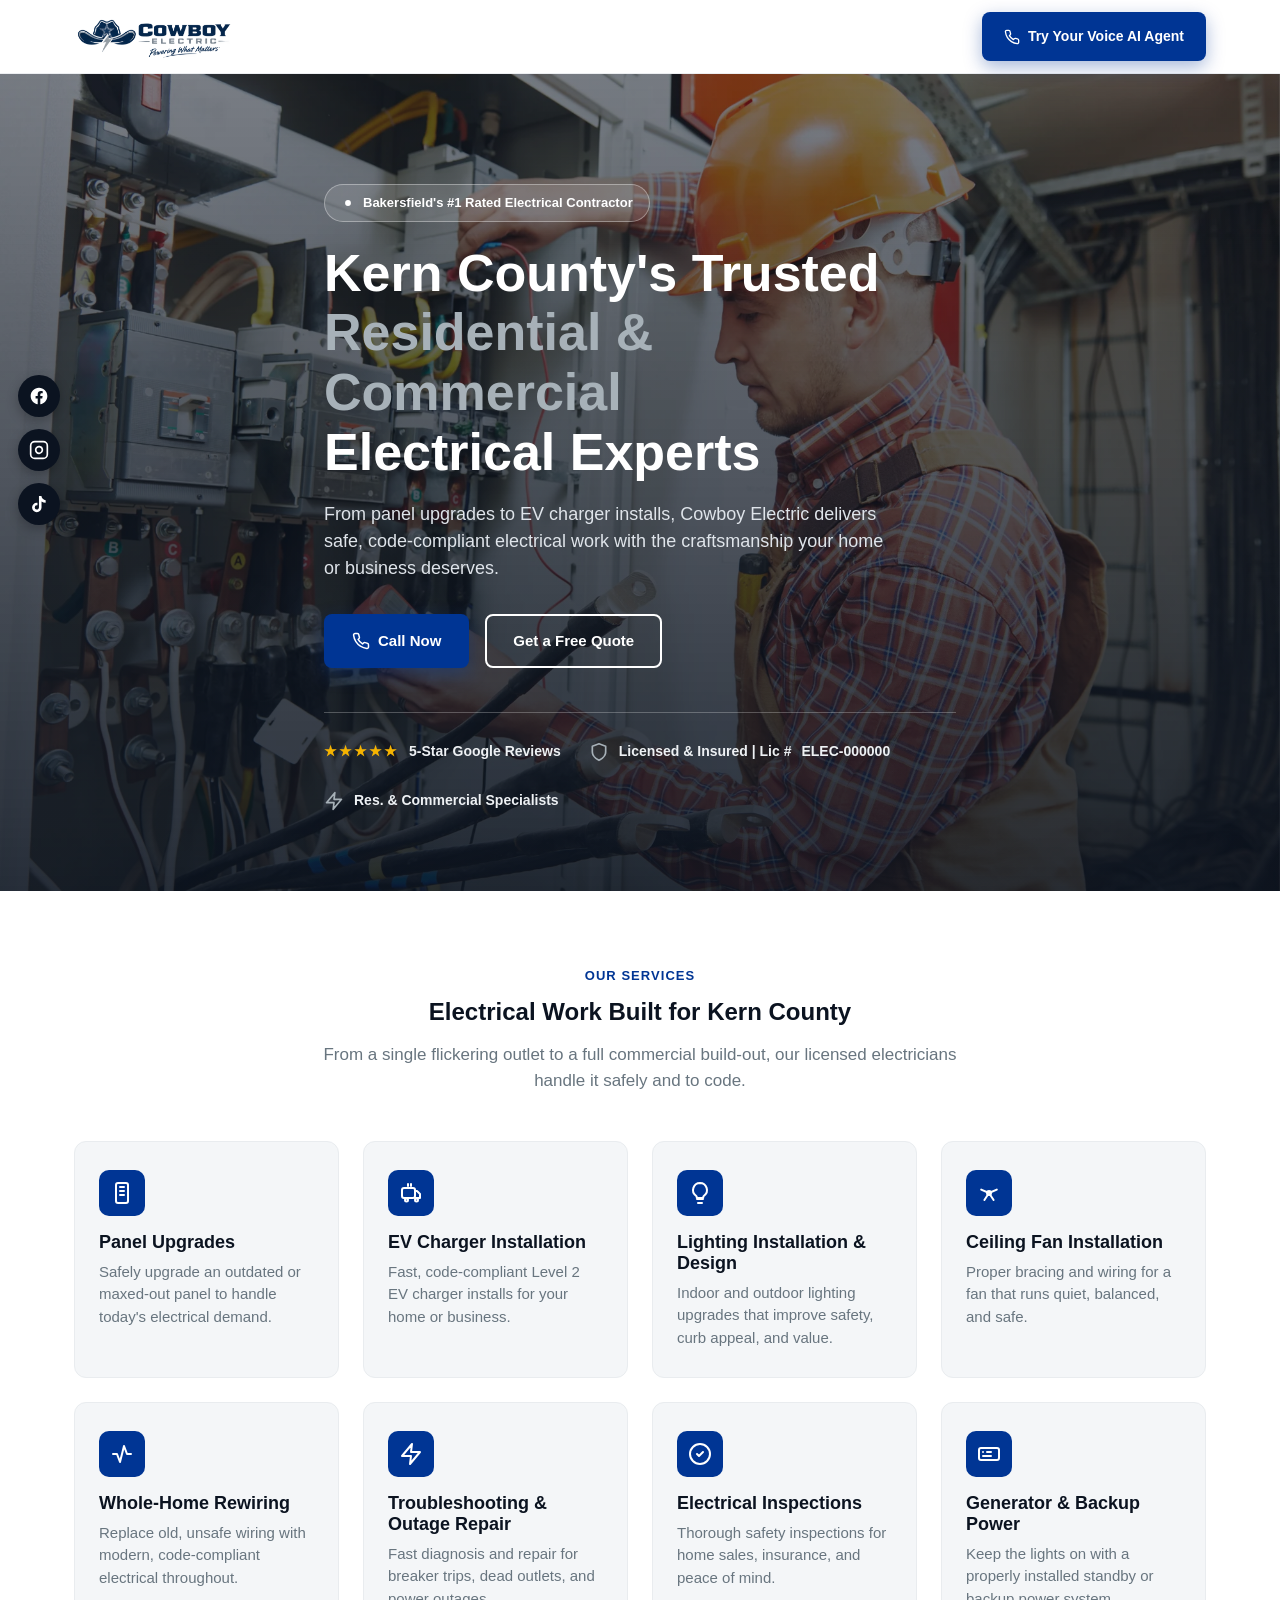
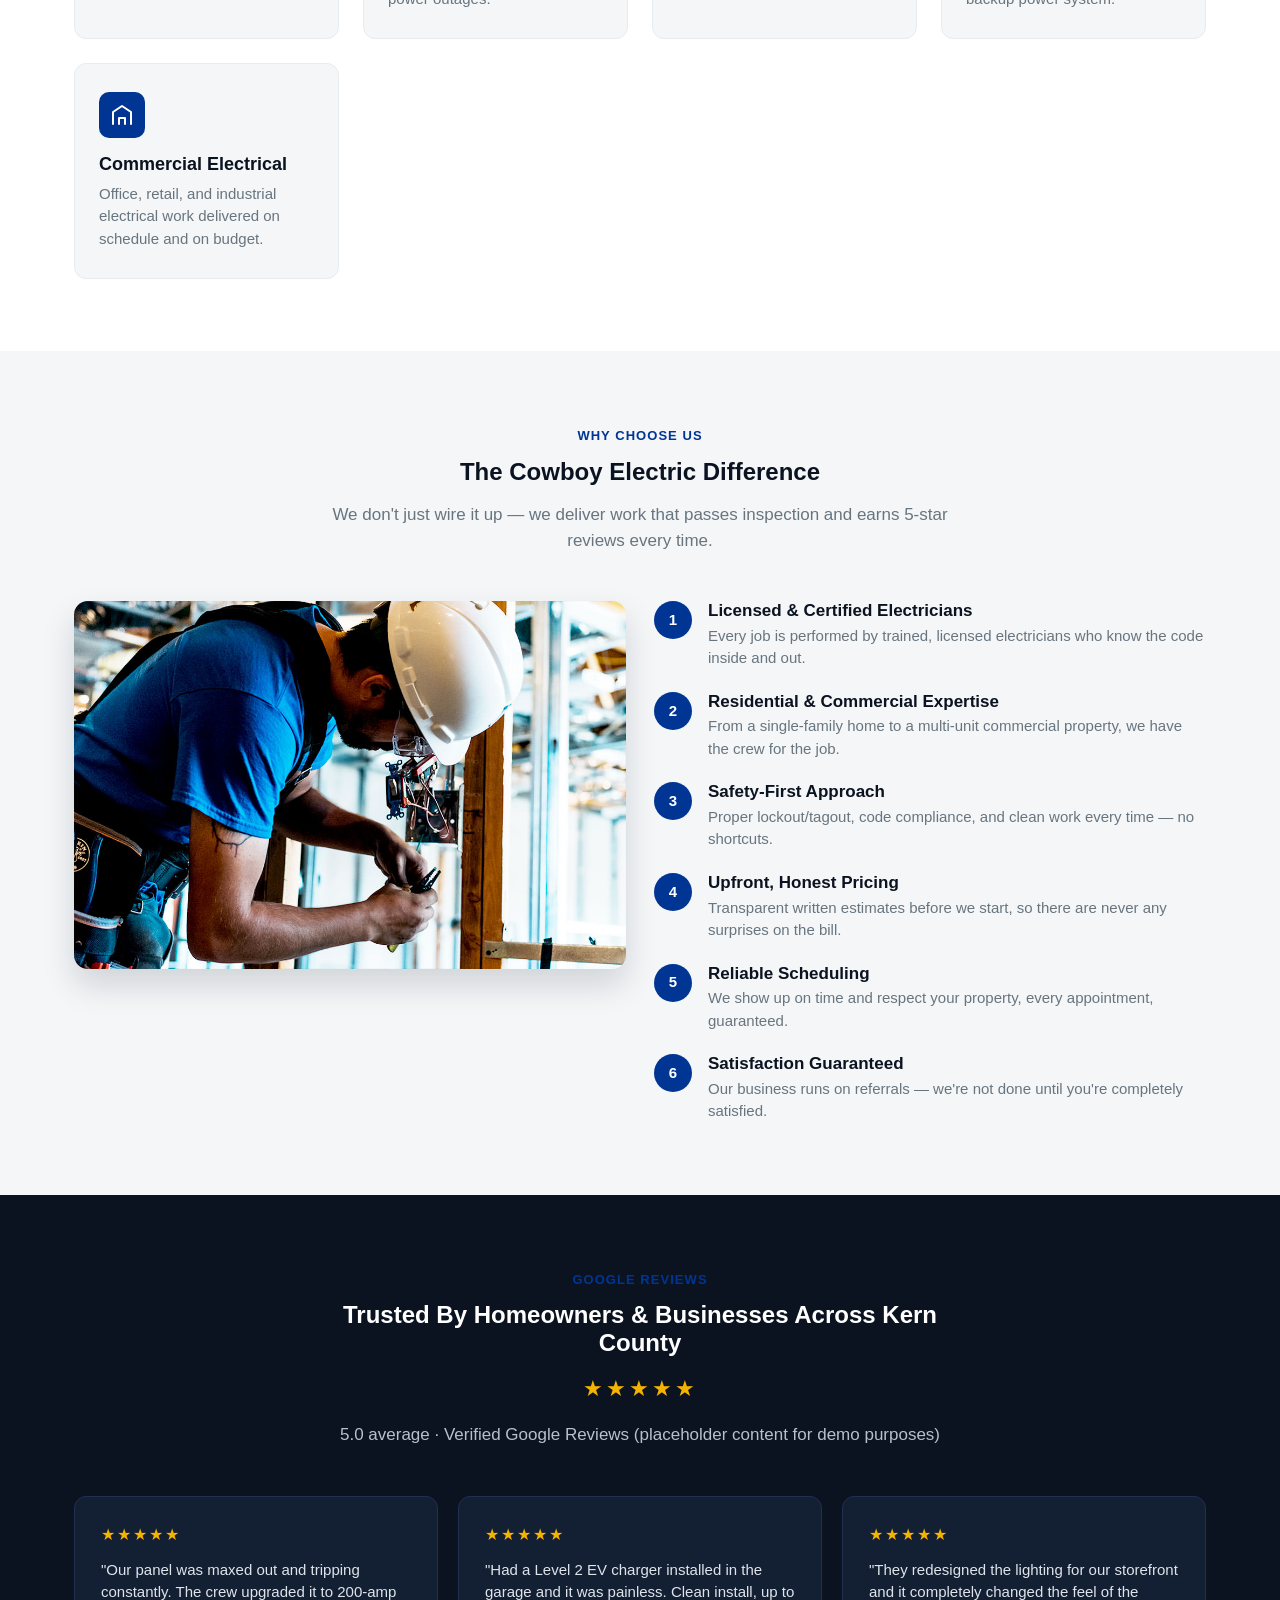
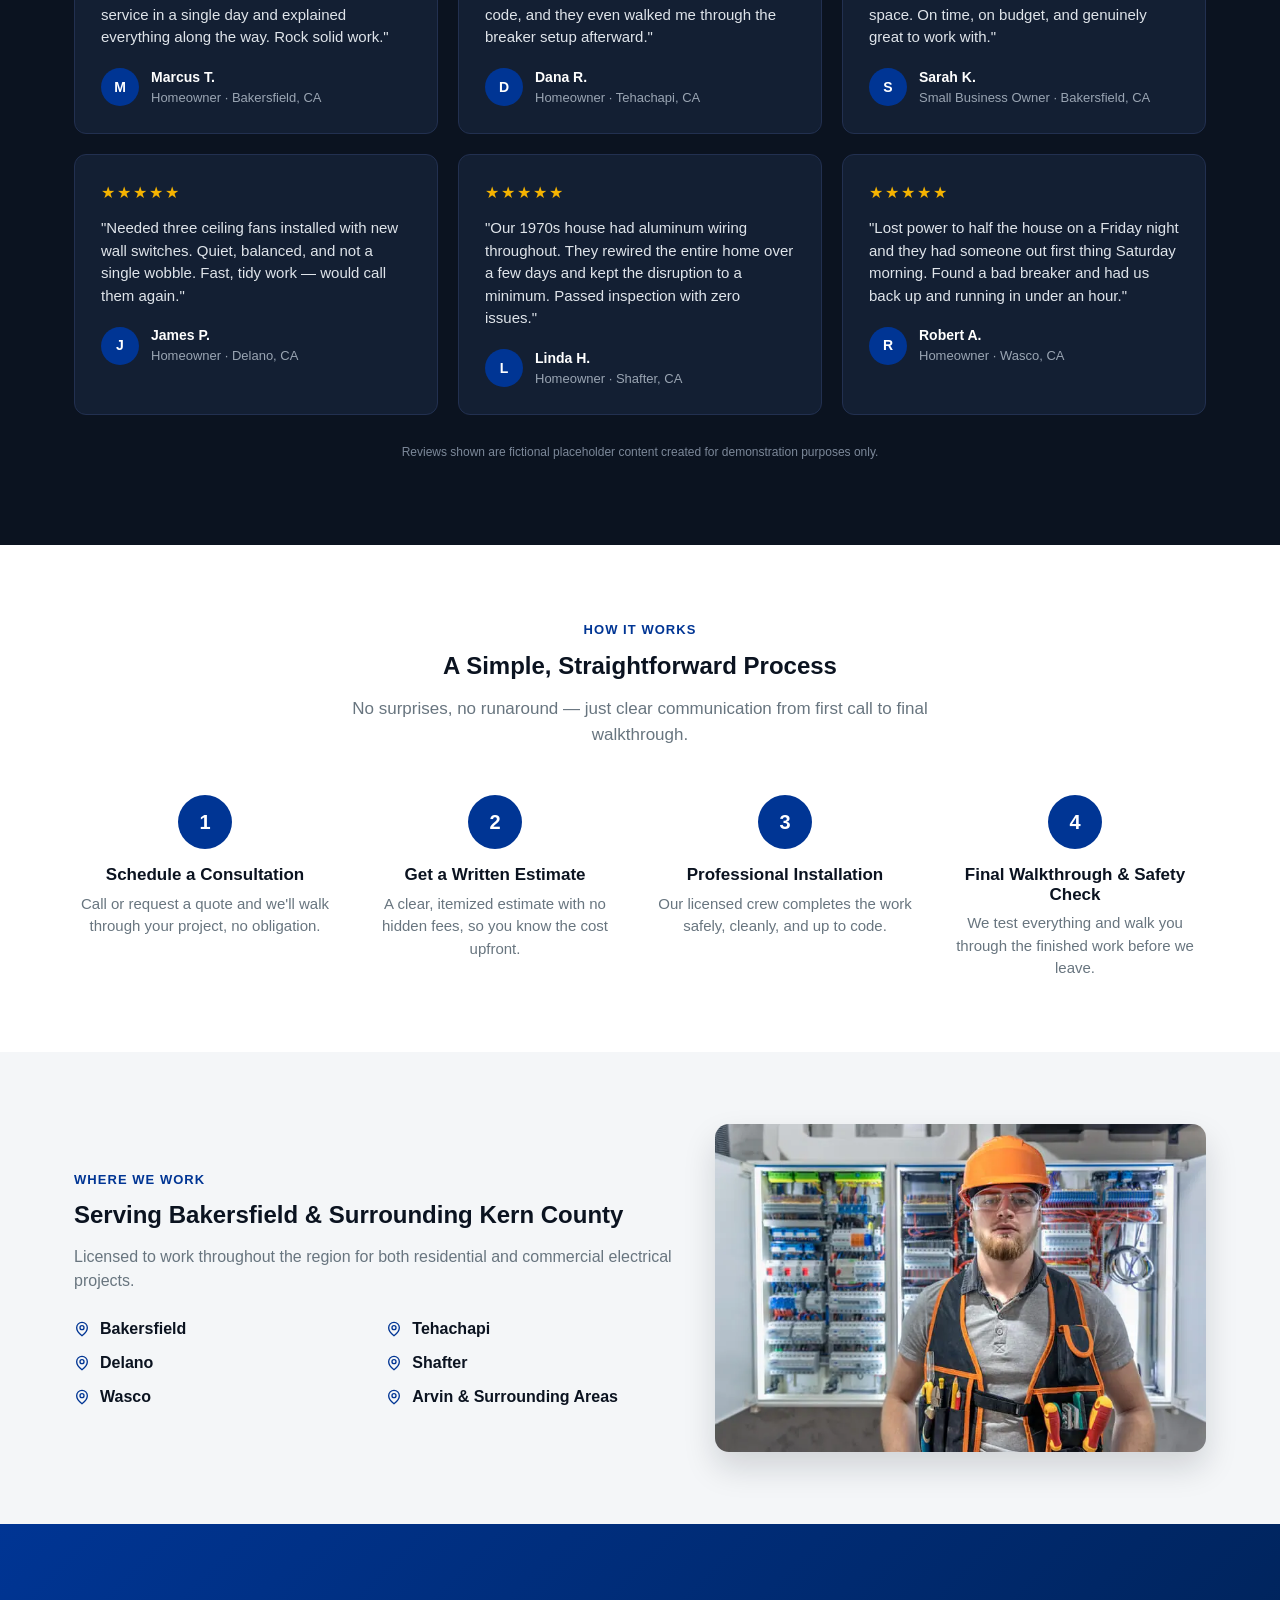
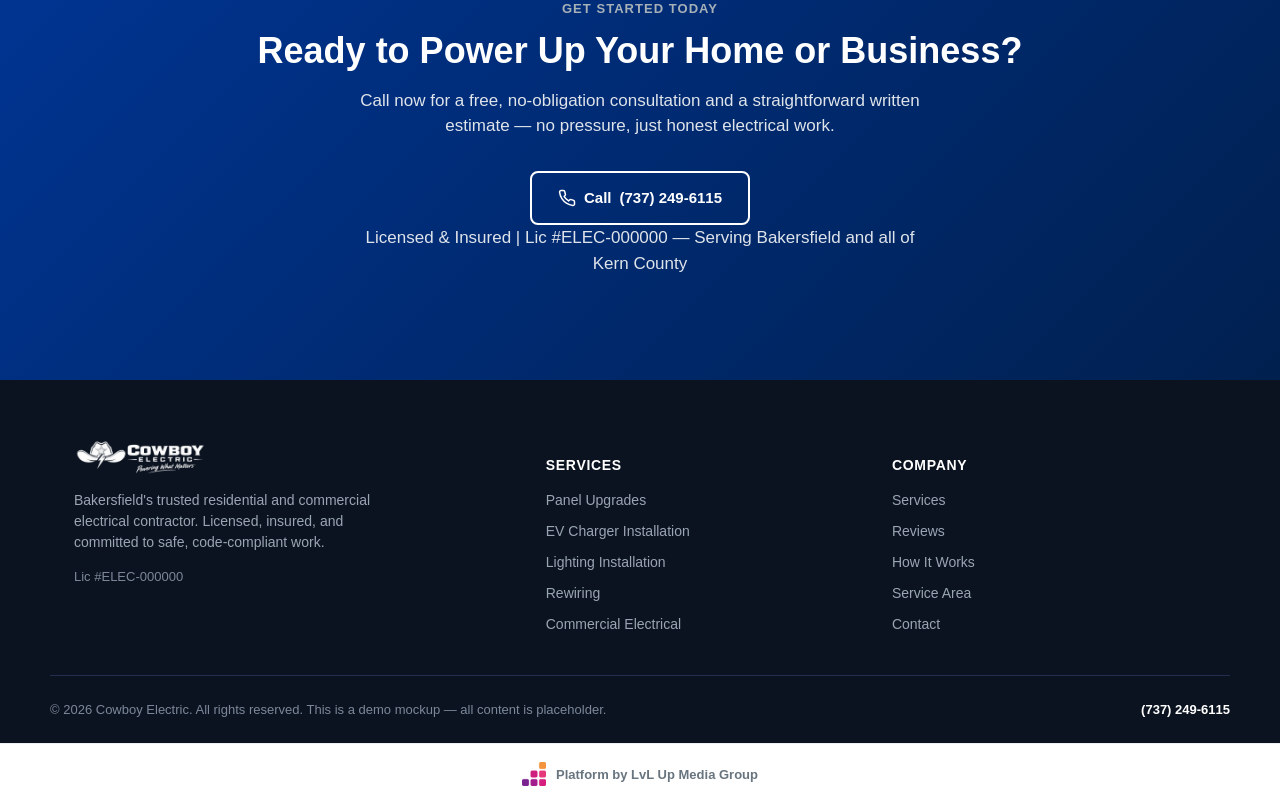
==== index.html @ 35a601b0 "Add Cowboy Electric single-page mockup site Sales demo mockup for a fictional electrical company, mo" ====
<!DOCTYPE html>
<html lang="en">
<head>
<meta charset="UTF-8">
<meta name="viewport" content="width=device-width, initial-scale=1.0">
<title>Cowboy Electric | Bakersfield's Trusted Electrical Experts</title>
<meta name="description" content="Cowboy Electric — licensed and insured residential and commercial electricians serving Bakersfield and Kern County. Panel upgrades, EV chargers, lighting, rewiring and more.">

<!-- =====================================================================
     SITE CONFIG — everything that changes between demos lives here.
     Swap the logo file, brand colors, company name, city, and phone
     number in this one block; the rest of the page reads from it.
     ===================================================================== -->
<style>
  :root {
    /* --- Brand colors (from Cowboy Electric concept color matrix) --- */
    --color-primary: #003594;      /* Cowboy Blue — primary wordmark / CTAs */
    --color-primary-dark: #00204f; /* darker shade for gradients/hover */
    --color-silver: #A7B1B8;       /* Electric Silver — accent / trim */
    --color-steel: #68757F;        /* Steel Gray — secondary accent */
    --color-ink: #0B1320;          /* Frontier Ink — text / contrast */
    --color-header-bg: #FFFFFF;    /* Header White — web header ground */
    --color-bg-light: #F4F6F8;     /* light section background */
    --color-star: #F5B301;         /* review star color */

    --font-body: -apple-system, BlinkMacSystemFont, "Segoe UI", Roboto, Helvetica, Arial, sans-serif;
    --max-width: 1180px;
  }
</style>

<script>
  /* Company identity, contact details, and asset paths — update here only. */
  const SITE_CONFIG = {
    companyName: "Cowboy Electric",
    tagline: "Powering What Matters",
    logoPath: "assets/logo.png",
    logoAlt: "Cowboy Electric logo",
    city: "Bakersfield",
    region: "Kern County",
    stateAbbr: "CA",
    phoneDisplay: "(737) 249-6115",
    phoneTel: "+17372496115",
    licenseNumber: "ELEC-000000",
    lvlUpIconPath: "assets/lvlup-icon.png"
  };

  document.addEventListener("DOMContentLoaded", () => {
    document.querySelectorAll("[data-cfg-company]").forEach(el => el.textContent = SITE_CONFIG.companyName);
    document.querySelectorAll("[data-cfg-tagline]").forEach(el => el.textContent = SITE_CONFIG.tagline);
    document.querySelectorAll("[data-cfg-city]").forEach(el => el.textContent = SITE_CONFIG.city);
    document.querySelectorAll("[data-cfg-region]").forEach(el => el.textContent = SITE_CONFIG.region);
    document.querySelectorAll("[data-cfg-phone-display]").forEach(el => el.textContent = SITE_CONFIG.phoneDisplay);
    document.querySelectorAll("[data-cfg-license]").forEach(el => el.textContent = SITE_CONFIG.licenseNumber);
    document.querySelectorAll("[data-cfg-year]").forEach(el => el.textContent = new Date().getFullYear());
    document.querySelectorAll("a[data-cfg-tel]").forEach(el => el.setAttribute("href", "tel:" + SITE_CONFIG.phoneTel));
    document.querySelectorAll("img[data-cfg-logo]").forEach(el => { el.src = SITE_CONFIG.logoPath; el.alt = SITE_CONFIG.logoAlt; });
    document.querySelectorAll("img[data-cfg-lvlup-icon]").forEach(el => el.src = SITE_CONFIG.lvlUpIconPath);
    document.title = SITE_CONFIG.companyName + " | " + SITE_CONFIG.city + "'s Trusted Electrical Experts";
  });
</script>
<!-- ===================================================================== -->

<style>
  * { box-sizing: border-box; }
  html { scroll-behavior: smooth; }
  body {
    margin: 0;
    font-family: var(--font-body);
    color: var(--color-ink);
    background: #fff;
    line-height: 1.5;
  }
  img { max-width: 100%; display: block; }
  a { color: inherit; }
  .container {
    max-width: var(--max-width);
    margin: 0 auto;
    padding: 0 24px;
  }
  section { padding: 72px 0; }
  h1, h2, h3 { line-height: 1.15; margin: 0 0 16px; }
  .eyebrow {
    display: inline-block;
    text-transform: uppercase;
    letter-spacing: 0.08em;
    font-size: 13px;
    font-weight: 700;
    color: var(--color-primary);
    margin-bottom: 12px;
  }
  .section-heading { text-align: center; max-width: 640px; margin: 0 auto 48px; }
  .section-heading p { color: var(--color-steel); font-size: 17px; }

  /* --- Buttons --- */
  .btn {
    display: inline-flex;
    align-items: center;
    gap: 8px;
    padding: 14px 26px;
    border-radius: 8px;
    font-weight: 700;
    font-size: 15px;
    text-decoration: none;
    border: 2px solid transparent;
    cursor: pointer;
    transition: transform 0.15s ease, box-shadow 0.15s ease, background 0.15s ease;
  }
  .btn:hover { transform: translateY(-2px); }
  .btn-primary {
    background: var(--color-primary);
    color: #fff;
    box-shadow: 0 6px 18px rgba(0, 53, 148, 0.35);
  }
  .btn-primary:hover { background: var(--color-primary-dark); }
  .btn-outline {
    background: transparent;
    border-color: #fff;
    color: #fff;
  }
  .btn-outline:hover { background: rgba(255,255,255,0.12); }
  .btn-outline-dark {
    background: transparent;
    border-color: var(--color-primary);
    color: var(--color-primary);
  }
  .btn-outline-dark:hover { background: var(--color-primary); color: #fff; }

  /* --- Header --- */
  .site-header {
    position: sticky;
    top: 0;
    z-index: 100;
    background: var(--color-header-bg);
    border-bottom: 1px solid #eceef1;
  }
  .site-header .container {
    display: flex;
    align-items: center;
    justify-content: space-between;
    padding-top: 12px;
    padding-bottom: 12px;
    gap: 16px;
  }
  .site-header img { height: 48px; width: auto; }
  .header-cta .btn { padding: 12px 20px; font-size: 14px; }
  .header-cta .btn svg { width: 16px; height: 16px; }

  /* --- Fixed social rail --- */
  .social-rail {
    position: fixed;
    left: 18px;
    top: 50%;
    transform: translateY(-50%);
    z-index: 90;
    display: flex;
    flex-direction: column;
    gap: 12px;
  }
  .social-rail a {
    width: 42px;
    height: 42px;
    border-radius: 50%;
    background: var(--color-ink);
    color: #fff;
    display: flex;
    align-items: center;
    justify-content: center;
    box-shadow: 0 4px 12px rgba(0,0,0,0.25);
    transition: background 0.15s ease, transform 0.15s ease;
  }
  .social-rail a:hover { background: var(--color-primary); transform: scale(1.08); }
  .social-rail svg { width: 20px; height: 20px; }
  @media (max-width: 700px) {
    .social-rail { left: 8px; gap: 8px; }
    .social-rail a { width: 30px; height: 30px; }
    .social-rail svg { width: 14px; height: 14px; }
    /* Give scrollable content a left gutter on mobile so it never sits under the fixed rail */
    .container { padding-left: 52px; }
  }

  /* --- Hero --- */
  .hero {
    position: relative;
    color: #fff;
    background: linear-gradient(180deg, rgba(11,19,32,0.55), rgba(11,19,32,0.88)), url("assets/electrician-panel-hero.webp") center 25% / cover no-repeat;
    padding: 110px 0 80px;
  }
  .hero-content { max-width: 680px; }
  .hero .badge {
    display: inline-flex;
    align-items: center;
    gap: 8px;
    background: rgba(255,255,255,0.12);
    border: 1px solid rgba(255,255,255,0.35);
    padding: 8px 16px;
    border-radius: 999px;
    font-size: 13px;
    font-weight: 600;
    margin-bottom: 22px;
  }
  .hero h1 { font-size: clamp(32px, 5vw, 52px); }
  .hero h1 .accent { color: var(--color-silver); }
  .hero p.lede { font-size: 18px; color: #dfe4ea; max-width: 560px; margin-bottom: 32px; }
  .hero-actions { display: flex; flex-wrap: wrap; gap: 16px; margin-bottom: 44px; }
  .trust-row {
    display: flex;
    flex-wrap: wrap;
    gap: 28px;
    padding-top: 28px;
    border-top: 1px solid rgba(255,255,255,0.25);
  }
  .trust-item { display: flex; align-items: center; gap: 10px; font-size: 14px; font-weight: 600; color: #eef1f4; }
  .trust-item .stars { color: var(--color-star); letter-spacing: 2px; }
  .trust-item svg { width: 20px; height: 20px; flex-shrink: 0; color: var(--color-silver); }

  /* --- Services --- */
  .services-grid {
    display: grid;
    grid-template-columns: repeat(auto-fit, minmax(260px, 1fr));
    gap: 24px;
  }
  .service-card {
    background: var(--color-bg-light);
    border-radius: 12px;
    padding: 28px 24px;
    border: 1px solid #e9ecef;
    transition: transform 0.15s ease, box-shadow 0.15s ease;
  }
  .service-card:hover { transform: translateY(-4px); box-shadow: 0 12px 24px rgba(11,19,32,0.08); }
  .service-icon {
    width: 46px;
    height: 46px;
    border-radius: 10px;
    background: var(--color-primary);
    color: #fff;
    display: flex;
    align-items: center;
    justify-content: center;
    margin-bottom: 16px;
  }
  .service-icon svg { width: 24px; height: 24px; }
  .service-card h3 { font-size: 18px; margin-bottom: 8px; }
  .service-card p { color: var(--color-steel); font-size: 15px; margin: 0; }

  /* --- Why choose us --- */
  .why-us { background: var(--color-bg-light); }
  .why-grid {
    display: grid;
    grid-template-columns: repeat(auto-fit, minmax(280px, 1fr));
    gap: 28px;
    align-items: start;
  }
  .why-media { border-radius: 14px; overflow: hidden; box-shadow: 0 16px 32px rgba(11,19,32,0.15); }
  .why-points { display: grid; gap: 22px; }
  .why-point { display: flex; gap: 16px; }
  .why-point .num {
    flex-shrink: 0;
    width: 38px;
    height: 38px;
    border-radius: 50%;
    background: var(--color-primary);
    color: #fff;
    display: flex;
    align-items: center;
    justify-content: center;
    font-weight: 700;
    font-size: 15px;
  }
  .why-point h3 { font-size: 17px; margin: 0 0 4px; }
  .why-point p { margin: 0; color: var(--color-steel); font-size: 15px; }

  /* --- Reviews --- */
  .reviews { background: var(--color-ink); color: #fff; }
  .reviews .section-heading p { color: #b7c0cb; }
  .reviews .section-heading .stars-big { color: var(--color-star); font-size: 22px; letter-spacing: 3px; }
  .reviews-grid {
    display: grid;
    grid-template-columns: repeat(auto-fit, minmax(300px, 1fr));
    gap: 20px;
  }
  .review-card {
    background: #131f33;
    border: 1px solid #223050;
    border-radius: 12px;
    padding: 26px;
  }
  .review-card .stars { color: var(--color-star); letter-spacing: 2px; margin-bottom: 12px; display: block; }
  .review-card p.quote { font-size: 15px; color: #dfe4ea; margin: 0 0 18px; }
  .review-author { display: flex; align-items: center; gap: 12px; }
  .review-avatar {
    width: 38px; height: 38px; border-radius: 50%;
    background: var(--color-primary);
    display: flex; align-items: center; justify-content: center;
    font-weight: 700; font-size: 14px; color: #fff; flex-shrink: 0;
  }
  .review-author .name { font-weight: 700; font-size: 14px; }
  .review-author .role { font-size: 13px; color: #9aa5b3; }
  .reviews-disclaimer { text-align: center; font-size: 12px; color: #7c8899; margin-top: 28px; }

  /* --- Process --- */
  .process-grid {
    display: grid;
    grid-template-columns: repeat(auto-fit, minmax(230px, 1fr));
    gap: 28px;
  }
  .process-step { text-align: center; }
  .process-step .num {
    width: 54px; height: 54px;
    border-radius: 50%;
    background: var(--color-primary);
    color: #fff;
    display: flex; align-items: center; justify-content: center;
    font-weight: 700; font-size: 20px;
    margin: 0 auto 16px;
  }
  .process-step h3 { font-size: 17px; margin-bottom: 8px; }
  .process-step p { color: var(--color-steel); font-size: 15px; margin: 0; }

  /* --- Service area --- */
  .area-wrap {
    display: grid;
    grid-template-columns: 1.1fr 0.9fr;
    gap: 40px;
    align-items: center;
  }
  .area-list {
    list-style: none;
    padding: 0;
    margin: 24px 0 0;
    display: grid;
    grid-template-columns: repeat(2, 1fr);
    gap: 10px 24px;
  }
  .area-list li { display: flex; align-items: center; gap: 10px; font-weight: 600; color: var(--color-ink); }
  .area-list svg { width: 16px; height: 16px; color: var(--color-primary); flex-shrink: 0; }
  .area-media { border-radius: 14px; overflow: hidden; box-shadow: 0 16px 32px rgba(11,19,32,0.15); }
  @media (max-width: 800px) {
    .area-wrap { grid-template-columns: 1fr; }
    .area-media { order: -1; }
  }

  /* --- CTA / Contact --- */
  .cta-band {
    background: linear-gradient(135deg, var(--color-primary), var(--color-primary-dark));
    color: #fff;
    text-align: center;
  }
  .cta-band h2 { font-size: clamp(26px, 4vw, 36px); }
  .cta-band p { max-width: 560px; margin: 0 auto 32px; color: #dfe4ea; font-size: 17px; }
  .cta-actions { display: flex; justify-content: center; flex-wrap: wrap; gap: 16px; }
  .license-note { margin-top: 28px; font-size: 14px; color: #c7d0dc; }

  /* --- Footer --- */
  .site-footer { background: var(--color-ink); color: #cfd6de; padding-top: 56px; }
  .footer-grid {
    display: grid;
    grid-template-columns: 1.4fr 1fr 1fr;
    gap: 32px;
    padding-bottom: 40px;
    border-bottom: 1px solid #223050;
  }
  .footer-brand img { height: 40px; margin-bottom: 14px; }
  .footer-brand p { font-size: 14px; color: #9aa5b3; max-width: 320px; }
  .footer-col h4 { color: #fff; font-size: 14px; text-transform: uppercase; letter-spacing: 0.05em; margin-bottom: 14px; }
  .footer-col ul { list-style: none; padding: 0; margin: 0; display: grid; gap: 10px; }
  .footer-col a, .footer-col li { font-size: 14px; color: #9aa5b3; text-decoration: none; }
  .footer-col a:hover { color: #fff; }
  .footer-bottom {
    display: flex;
    justify-content: space-between;
    align-items: center;
    flex-wrap: wrap;
    gap: 12px;
    padding: 24px 0;
    font-size: 13px;
    color: #7c8899;
  }
  @media (max-width: 800px) {
    .footer-grid { grid-template-columns: 1fr; }
  }

  /* Bottom platform bar — required white footer strip */
  .platform-bar {
    background: var(--color-header-bg);
    border-top: 1px solid #eceef1;
    padding: 18px 0;
  }
  .platform-bar .container {
    display: flex;
    align-items: center;
    justify-content: center;
    gap: 10px;
  }
  .platform-bar img { height: 24px; width: auto; }
  .platform-bar span { font-size: 13px; color: var(--color-steel); font-weight: 600; }

  @media (max-width: 640px) {
    section { padding: 52px 0; }
    .site-header img { height: 38px; }
    .header-cta .btn span.full { display: none; }
  }
</style>
</head>
<body>

<!-- ===================== HEADER (white, required) ===================== -->
<header class="site-header">
  <div class="container">
    <a href="#top" aria-label="Home">
      <img data-cfg-logo src="assets/logo.png" alt="Cowboy Electric logo">
    </a>
    <div class="header-cta">
      <a class="btn btn-primary" href="tel:+17372496115" data-cfg-tel aria-label="Call to try the voice AI agent demo">
        <svg viewBox="0 0 24 24" fill="none" stroke="currentColor" stroke-width="2" stroke-linecap="round" stroke-linejoin="round"><path d="M22 16.92v3a2 2 0 0 1-2.18 2 19.79 19.79 0 0 1-8.63-3.07 19.5 19.5 0 0 1-6-6 19.79 19.79 0 0 1-3.07-8.67A2 2 0 0 1 4.11 2h3a2 2 0 0 1 2 1.72c.127.96.361 1.903.7 2.81a2 2 0 0 1-.45 2.11L8.09 9.91a16 16 0 0 0 6 6l1.27-1.27a2 2 0 0 1 2.11-.45c.907.339 1.85.573 2.81.7A2 2 0 0 1 22 16.92z"/></svg>
        <span class="full">Try Your Voice AI Agent</span>
      </a>
    </div>
  </div>
</header>

<!-- ===================== FIXED SOCIAL RAIL (required) ===================== -->
<nav class="social-rail" aria-label="Social media">
  <a href="#" aria-label="Facebook (placeholder link)">
    <svg viewBox="0 0 24 24" fill="currentColor"><path d="M22 12.06C22 6.5 17.52 2 12 2S2 6.5 2 12.06c0 5 3.66 9.15 8.44 9.94v-7.03H7.9v-2.91h2.54V9.85c0-2.5 1.49-3.89 3.78-3.89 1.1 0 2.24.2 2.24.2v2.46h-1.26c-1.24 0-1.63.77-1.63 1.56v1.88h2.78l-.45 2.91h-2.33V22c4.78-.79 8.44-4.94 8.44-9.94z"/></svg>
  </a>
  <a href="#" aria-label="Instagram (placeholder link)">
    <svg viewBox="0 0 24 24" fill="none" stroke="currentColor" stroke-width="2"><rect x="2" y="2" width="20" height="20" rx="5"/><path d="M16 11.37A4 4 0 1 1 12.63 8 4 4 0 0 1 16 11.37z"/><path d="M17.5 6.5h.01"/></svg>
  </a>
  <a href="#" aria-label="TikTok (placeholder link)">
    <svg viewBox="0 0 24 24" fill="currentColor"><path d="M16.6 5.82c-.93-.83-1.56-2-1.6-3.32h-3.05v13.7c-.05 1.4-1.2 2.53-2.6 2.53a2.62 2.62 0 0 1 0-5.23c.28 0 .55.04.8.12V10.6a5.8 5.8 0 0 0-.8-.06A5.68 5.68 0 0 0 3.67 16.2 5.68 5.68 0 0 0 9.35 21.9a5.68 5.68 0 0 0 5.68-5.68V9.02a8.55 8.55 0 0 0 4.97 1.58V7.55a5.4 5.4 0 0 1-3.4-1.73z"/></svg>
  </a>
</nav>

<main id="top">

  <!-- ===================== HERO ===================== -->
  <section class="hero">
    <div class="container hero-content">
      <span class="badge">
        <svg width="14" height="14" viewBox="0 0 24 24" fill="currentColor"><circle cx="12" cy="12" r="5"/></svg>
        <span><span data-cfg-city>Bakersfield</span>'s #1 Rated Electrical Contractor</span>
      </span>
      <h1>
        <span data-cfg-region>Kern County</span>'s Trusted<br>
        <span class="accent">Residential &amp; Commercial</span><br>
        Electrical Experts
      </h1>
      <p class="lede">From panel upgrades to EV charger installs, <span data-cfg-company>Cowboy Electric</span> delivers safe, code-compliant electrical work with the craftsmanship your home or business deserves.</p>
      <div class="hero-actions">
        <a class="btn btn-primary" href="tel:+17372496115" data-cfg-tel>
          <svg viewBox="0 0 24 24" fill="none" stroke="currentColor" stroke-width="2" stroke-linecap="round" stroke-linejoin="round" width="18" height="18"><path d="M22 16.92v3a2 2 0 0 1-2.18 2 19.79 19.79 0 0 1-8.63-3.07 19.5 19.5 0 0 1-6-6 19.79 19.79 0 0 1-3.07-8.67A2 2 0 0 1 4.11 2h3a2 2 0 0 1 2 1.72c.127.96.361 1.903.7 2.81a2 2 0 0 1-.45 2.11L8.09 9.91a16 16 0 0 0 6 6l1.27-1.27a2 2 0 0 1 2.11-.45c.907.339 1.85.573 2.81.7A2 2 0 0 1 22 16.92z"/></svg>
          Call Now
        </a>
        <a class="btn btn-outline" href="#contact">Get a Free Quote</a>
      </div>
      <div class="trust-row">
        <div class="trust-item"><span class="stars">★★★★★</span> 5-Star Google Reviews</div>
        <div class="trust-item">
          <svg viewBox="0 0 24 24" fill="none" stroke="currentColor" stroke-width="2" stroke-linecap="round" stroke-linejoin="round"><path d="M12 22s8-4 8-10V5l-8-3-8 3v7c0 6 8 10 8 10z"/></svg>
          Licensed &amp; Insured | Lic #<span data-cfg-license>ELEC-000000</span>
        </div>
        <div class="trust-item">
          <svg viewBox="0 0 24 24" fill="none" stroke="currentColor" stroke-width="2" stroke-linecap="round" stroke-linejoin="round"><path d="M13 2 3 14h9l-1 8 10-12h-9l1-8z"/></svg>
          Res. &amp; Commercial Specialists
        </div>
      </div>
    </div>
  </section>

  <!-- ===================== SERVICES ===================== -->
  <section id="services">
    <div class="container">
      <div class="section-heading">
        <span class="eyebrow">Our Services</span>
        <h2>Electrical Work Built for <span data-cfg-region>Kern County</span></h2>
        <p>From a single flickering outlet to a full commercial build-out, our licensed electricians handle it safely and to code.</p>
      </div>
      <div class="services-grid">

        <div class="service-card">
          <div class="service-icon">
            <svg viewBox="0 0 24 24" fill="none" stroke="currentColor" stroke-width="2" stroke-linecap="round" stroke-linejoin="round"><rect x="6" y="2" width="12" height="20" rx="2"/><path d="M10 6h4M10 10h4M10 14h4"/></svg>
          </div>
          <h3>Panel Upgrades</h3>
          <p>Safely upgrade an outdated or maxed-out panel to handle today's electrical demand.</p>
        </div>

        <div class="service-card">
          <div class="service-icon">
            <svg viewBox="0 0 24 24" fill="none" stroke="currentColor" stroke-width="2" stroke-linecap="round" stroke-linejoin="round"><rect x="3" y="7" width="13" height="10" rx="2"/><path d="M16 10h2l3 3v4h-5"/><circle cx="7.5" cy="19" r="1.5"/><circle cx="17.5" cy="19" r="1.5"/><path d="M9 3v2M12 3v2"/></svg>
          </div>
          <h3>EV Charger Installation</h3>
          <p>Fast, code-compliant Level 2 EV charger installs for your home or business.</p>
        </div>

        <div class="service-card">
          <div class="service-icon">
            <svg viewBox="0 0 24 24" fill="none" stroke="currentColor" stroke-width="2" stroke-linecap="round" stroke-linejoin="round"><path d="M9 18h6M10 22h4M12 2a7 7 0 0 0-4 12.7c.5.4.8 1 .8 1.7v.6h6.4v-.6c0-.7.3-1.3.8-1.7A7 7 0 0 0 12 2z"/></svg>
          </div>
          <h3>Lighting Installation &amp; Design</h3>
          <p>Indoor and outdoor lighting upgrades that improve safety, curb appeal, and value.</p>
        </div>

        <div class="service-card">
          <div class="service-icon">
            <svg viewBox="0 0 24 24" fill="none" stroke="currentColor" stroke-width="2" stroke-linecap="round" stroke-linejoin="round"><circle cx="12" cy="12" r="2"/><path d="M12 12 4.2 8.6M12 12l7.8-3.4M12 12l-4.6 7M12 12l4.6 7"/></svg>
          </div>
          <h3>Ceiling Fan Installation</h3>
          <p>Proper bracing and wiring for a fan that runs quiet, balanced, and safe.</p>
        </div>

        <div class="service-card">
          <div class="service-icon">
            <svg viewBox="0 0 24 24" fill="none" stroke="currentColor" stroke-width="2" stroke-linecap="round" stroke-linejoin="round"><path d="M3 12h4l3 8 4-16 3 8h4"/></svg>
          </div>
          <h3>Whole-Home Rewiring</h3>
          <p>Replace old, unsafe wiring with modern, code-compliant electrical throughout.</p>
        </div>

        <div class="service-card">
          <div class="service-icon">
            <svg viewBox="0 0 24 24" fill="none" stroke="currentColor" stroke-width="2" stroke-linecap="round" stroke-linejoin="round"><path d="M13 2 3 14h9l-1 8 10-12h-9l1-8z"/></svg>
          </div>
          <h3>Troubleshooting &amp; Outage Repair</h3>
          <p>Fast diagnosis and repair for breaker trips, dead outlets, and power outages.</p>
        </div>

        <div class="service-card">
          <div class="service-icon">
            <svg viewBox="0 0 24 24" fill="none" stroke="currentColor" stroke-width="2" stroke-linecap="round" stroke-linejoin="round"><path d="M9 12l2 2 4-4"/><circle cx="12" cy="12" r="10"/></svg>
          </div>
          <h3>Electrical Inspections</h3>
          <p>Thorough safety inspections for home sales, insurance, and peace of mind.</p>
        </div>

        <div class="service-card">
          <div class="service-icon">
            <svg viewBox="0 0 24 24" fill="none" stroke="currentColor" stroke-width="2" stroke-linecap="round" stroke-linejoin="round"><rect x="2" y="6" width="20" height="12" rx="2"/><path d="M6 10h.01M10 10h4M6 14h8"/></svg>
          </div>
          <h3>Generator &amp; Backup Power</h3>
          <p>Keep the lights on with a properly installed standby or backup power system.</p>
        </div>

        <div class="service-card">
          <div class="service-icon">
            <svg viewBox="0 0 24 24" fill="none" stroke="currentColor" stroke-width="2" stroke-linecap="round" stroke-linejoin="round"><path d="M3 21V9l9-6 9 6v12"/><path d="M9 21v-6h6v6"/></svg>
          </div>
          <h3>Commercial Electrical</h3>
          <p>Office, retail, and industrial electrical work delivered on schedule and on budget.</p>
        </div>

      </div>
    </div>
  </section>

  <!-- ===================== WHY CHOOSE US ===================== -->
  <section class="why-us">
    <div class="container">
      <div class="section-heading">
        <span class="eyebrow">Why Choose Us</span>
        <h2>The <span data-cfg-company>Cowboy Electric</span> Difference</h2>
        <p>We don't just wire it up — we deliver work that passes inspection and earns 5-star reviews every time.</p>
      </div>
      <div class="why-grid">
        <div class="why-media">
          <img src="assets/electrician-rewiring.jpg" alt="Electrician stripping and connecting wire inside a wall stud during a rewiring job" loading="lazy">
        </div>
        <div class="why-points">

          <div class="why-point">
            <div class="num">1</div>
            <div>
              <h3>Licensed &amp; Certified Electricians</h3>
              <p>Every job is performed by trained, licensed electricians who know the code inside and out.</p>
            </div>
          </div>

          <div class="why-point">
            <div class="num">2</div>
            <div>
              <h3>Residential &amp; Commercial Expertise</h3>
              <p>From a single-family home to a multi-unit commercial property, we have the crew for the job.</p>
            </div>
          </div>

          <div class="why-point">
            <div class="num">3</div>
            <div>
              <h3>Safety-First Approach</h3>
              <p>Proper lockout/tagout, code compliance, and clean work every time — no shortcuts.</p>
            </div>
          </div>

          <div class="why-point">
            <div class="num">4</div>
            <div>
              <h3>Upfront, Honest Pricing</h3>
              <p>Transparent written estimates before we start, so there are never any surprises on the bill.</p>
            </div>
          </div>

          <div class="why-point">
            <div class="num">5</div>
            <div>
              <h3>Reliable Scheduling</h3>
              <p>We show up on time and respect your property, every appointment, guaranteed.</p>
            </div>
          </div>

          <div class="why-point">
            <div class="num">6</div>
            <div>
              <h3>Satisfaction Guaranteed</h3>
              <p>Our business runs on referrals — we're not done until you're completely satisfied.</p>
            </div>
          </div>

        </div>
      </div>
    </div>
  </section>

  <!-- ===================== REVIEWS (6 fictional 5-star Google reviews) ===================== -->
  <section class="reviews" id="reviews">
    <div class="container">
      <div class="section-heading">
        <span class="eyebrow">Google Reviews</span>
        <h2>Trusted By Homeowners &amp; Businesses Across <span data-cfg-region>Kern County</span></h2>
        <span class="stars-big">★★★★★</span>
        <p>5.0 average · Verified Google Reviews (placeholder content for demo purposes)</p>
      </div>
      <div class="reviews-grid">

        <div class="review-card">
          <span class="stars">★★★★★</span>
          <p class="quote">"Our panel was maxed out and tripping constantly. The crew upgraded it to 200-amp service in a single day and explained everything along the way. Rock solid work."</p>
          <div class="review-author">
            <div class="review-avatar">M</div>
            <div><div class="name">Marcus T.</div><div class="role">Homeowner · Bakersfield, CA</div></div>
          </div>
        </div>

        <div class="review-card">
          <span class="stars">★★★★★</span>
          <p class="quote">"Had a Level 2 EV charger installed in the garage and it was painless. Clean install, up to code, and they even walked me through the breaker setup afterward."</p>
          <div class="review-author">
            <div class="review-avatar">D</div>
            <div><div class="name">Dana R.</div><div class="role">Homeowner · Tehachapi, CA</div></div>
          </div>
        </div>

        <div class="review-card">
          <span class="stars">★★★★★</span>
          <p class="quote">"They redesigned the lighting for our storefront and it completely changed the feel of the space. On time, on budget, and genuinely great to work with."</p>
          <div class="review-author">
            <div class="review-avatar">S</div>
            <div><div class="name">Sarah K.</div><div class="role">Small Business Owner · Bakersfield, CA</div></div>
          </div>
        </div>

        <div class="review-card">
          <span class="stars">★★★★★</span>
          <p class="quote">"Needed three ceiling fans installed with new wall switches. Quiet, balanced, and not a single wobble. Fast, tidy work — would call them again."</p>
          <div class="review-author">
            <div class="review-avatar">J</div>
            <div><div class="name">James P.</div><div class="role">Homeowner · Delano, CA</div></div>
          </div>
        </div>

        <div class="review-card">
          <span class="stars">★★★★★</span>
          <p class="quote">"Our 1970s house had aluminum wiring throughout. They rewired the entire home over a few days and kept the disruption to a minimum. Passed inspection with zero issues."</p>
          <div class="review-author">
            <div class="review-avatar">L</div>
            <div><div class="name">Linda H.</div><div class="role">Homeowner · Shafter, CA</div></div>
          </div>
        </div>

        <div class="review-card">
          <span class="stars">★★★★★</span>
          <p class="quote">"Lost power to half the house on a Friday night and they had someone out first thing Saturday morning. Found a bad breaker and had us back up and running in under an hour."</p>
          <div class="review-author">
            <div class="review-avatar">R</div>
            <div><div class="name">Robert A.</div><div class="role">Homeowner · Wasco, CA</div></div>
          </div>
        </div>

      </div>
      <p class="reviews-disclaimer">Reviews shown are fictional placeholder content created for demonstration purposes only.</p>
    </div>
  </section>

  <!-- ===================== PROCESS ===================== -->
  <section id="process">
    <div class="container">
      <div class="section-heading">
        <span class="eyebrow">How It Works</span>
        <h2>A Simple, Straightforward Process</h2>
        <p>No surprises, no runaround — just clear communication from first call to final walkthrough.</p>
      </div>
      <div class="process-grid">

        <div class="process-step">
          <div class="num">1</div>
          <h3>Schedule a Consultation</h3>
          <p>Call or request a quote and we'll walk through your project, no obligation.</p>
        </div>

        <div class="process-step">
          <div class="num">2</div>
          <h3>Get a Written Estimate</h3>
          <p>A clear, itemized estimate with no hidden fees, so you know the cost upfront.</p>
        </div>

        <div class="process-step">
          <div class="num">3</div>
          <h3>Professional Installation</h3>
          <p>Our licensed crew completes the work safely, cleanly, and up to code.</p>
        </div>

        <div class="process-step">
          <div class="num">4</div>
          <h3>Final Walkthrough &amp; Safety Check</h3>
          <p>We test everything and walk you through the finished work before we leave.</p>
        </div>

      </div>
    </div>
  </section>

  <!-- ===================== SERVICE AREA ===================== -->
  <section class="why-us" id="service-area">
    <div class="container area-wrap">
      <div>
        <span class="eyebrow">Where We Work</span>
        <h2>Serving <span data-cfg-city>Bakersfield</span> &amp; Surrounding <span data-cfg-region>Kern County</span></h2>
        <p style="color: var(--color-steel); font-size: 16px; margin-bottom: 0;">Licensed to work throughout the region for both residential and commercial electrical projects.</p>
        <ul class="area-list">
          <li><svg viewBox="0 0 24 24" fill="none" stroke="currentColor" stroke-width="2"><path d="M20 10c0 6-8 12-8 12s-8-6-8-12a8 8 0 0 1 16 0z"/><circle cx="12" cy="10" r="3"/></svg> Bakersfield</li>
          <li><svg viewBox="0 0 24 24" fill="none" stroke="currentColor" stroke-width="2"><path d="M20 10c0 6-8 12-8 12s-8-6-8-12a8 8 0 0 1 16 0z"/><circle cx="12" cy="10" r="3"/></svg> Tehachapi</li>
          <li><svg viewBox="0 0 24 24" fill="none" stroke="currentColor" stroke-width="2"><path d="M20 10c0 6-8 12-8 12s-8-6-8-12a8 8 0 0 1 16 0z"/><circle cx="12" cy="10" r="3"/></svg> Delano</li>
          <li><svg viewBox="0 0 24 24" fill="none" stroke="currentColor" stroke-width="2"><path d="M20 10c0 6-8 12-8 12s-8-6-8-12a8 8 0 0 1 16 0z"/><circle cx="12" cy="10" r="3"/></svg> Shafter</li>
          <li><svg viewBox="0 0 24 24" fill="none" stroke="currentColor" stroke-width="2"><path d="M20 10c0 6-8 12-8 12s-8-6-8-12a8 8 0 0 1 16 0z"/><circle cx="12" cy="10" r="3"/></svg> Wasco</li>
          <li><svg viewBox="0 0 24 24" fill="none" stroke="currentColor" stroke-width="2"><path d="M20 10c0 6-8 12-8 12s-8-6-8-12a8 8 0 0 1 16 0z"/><circle cx="12" cy="10" r="3"/></svg> Arvin &amp; Surrounding Areas</li>
        </ul>
      </div>
      <div class="area-media">
        <img src="assets/electrician-commercial.webp" alt="Electrician in safety gear standing in front of a commercial electrical panel room" loading="lazy">
      </div>
    </div>
  </section>

  <!-- ===================== CTA / CONTACT ===================== -->
  <section class="cta-band" id="contact">
    <div class="container">
      <span class="eyebrow" style="color: var(--color-silver);">Get Started Today</span>
      <h2>Ready to Power Up Your Home or Business?</h2>
      <p>Call now for a free, no-obligation consultation and a straightforward written estimate — no pressure, just honest electrical work.</p>
      <div class="cta-actions">
        <a class="btn btn-outline" href="tel:+17372496115" data-cfg-tel>
          <svg viewBox="0 0 24 24" fill="none" stroke="currentColor" stroke-width="2" stroke-linecap="round" stroke-linejoin="round" width="18" height="18"><path d="M22 16.92v3a2 2 0 0 1-2.18 2 19.79 19.79 0 0 1-8.63-3.07 19.5 19.5 0 0 1-6-6 19.79 19.79 0 0 1-3.07-8.67A2 2 0 0 1 4.11 2h3a2 2 0 0 1 2 1.72c.127.96.361 1.903.7 2.81a2 2 0 0 1-.45 2.11L8.09 9.91a16 16 0 0 0 6 6l1.27-1.27a2 2 0 0 1 2.11-.45c.907.339 1.85.573 2.81.7A2 2 0 0 1 22 16.92z"/></svg>
          Call <span data-cfg-phone-display>(737) 249-6115</span>
        </a>
      </div>
      <p class="license-note">Licensed &amp; Insured | Lic #<span data-cfg-license>ELEC-000000</span> — Serving <span data-cfg-city>Bakersfield</span> and all of <span data-cfg-region>Kern County</span></p>
    </div>
  </section>

</main>

<!-- ===================== FOOTER ===================== -->
<footer class="site-footer">
  <div class="container footer-grid">
    <div class="footer-brand">
      <img data-cfg-logo src="assets/logo.png" alt="Cowboy Electric logo" style="filter: brightness(0) invert(1);">
      <p><span data-cfg-city>Bakersfield</span>'s trusted residential and commercial electrical contractor. Licensed, insured, and committed to safe, code-compliant work.</p>
      <p style="font-size: 13px; color: #7c8899;">Lic #<span data-cfg-license>ELEC-000000</span></p>
    </div>
    <div class="footer-col">
      <h4>Services</h4>
      <ul>
        <li><a href="#services">Panel Upgrades</a></li>
        <li><a href="#services">EV Charger Installation</a></li>
        <li><a href="#services">Lighting Installation</a></li>
        <li><a href="#services">Rewiring</a></li>
        <li><a href="#services">Commercial Electrical</a></li>
      </ul>
    </div>
    <div class="footer-col">
      <h4>Company</h4>
      <ul>
        <li><a href="#services">Services</a></li>
        <li><a href="#reviews">Reviews</a></li>
        <li><a href="#process">How It Works</a></li>
        <li><a href="#service-area">Service Area</a></li>
        <li><a href="#contact">Contact</a></li>
      </ul>
    </div>
  </div>
  <div class="container footer-bottom">
    <span>&copy; <span data-cfg-year>2026</span> <span data-cfg-company>Cowboy Electric</span>. All rights reserved. This is a demo mockup — all content is placeholder.</span>
    <a data-cfg-tel href="tel:+17372496115" style="font-weight:700; color:#fff; text-decoration:none;">
      <span data-cfg-phone-display>(737) 249-6115</span>
    </a>
  </div>
</footer>

<!-- ===================== PLATFORM BAR (required, white, centered) ===================== -->
<div class="platform-bar">
  <div class="container">
    <img data-cfg-lvlup-icon src="assets/lvlup-icon.png" alt="LvL Up Media Group icon">
    <span>Platform by LvL Up Media Group</span>
  </div>
</div>

</body>
</html>
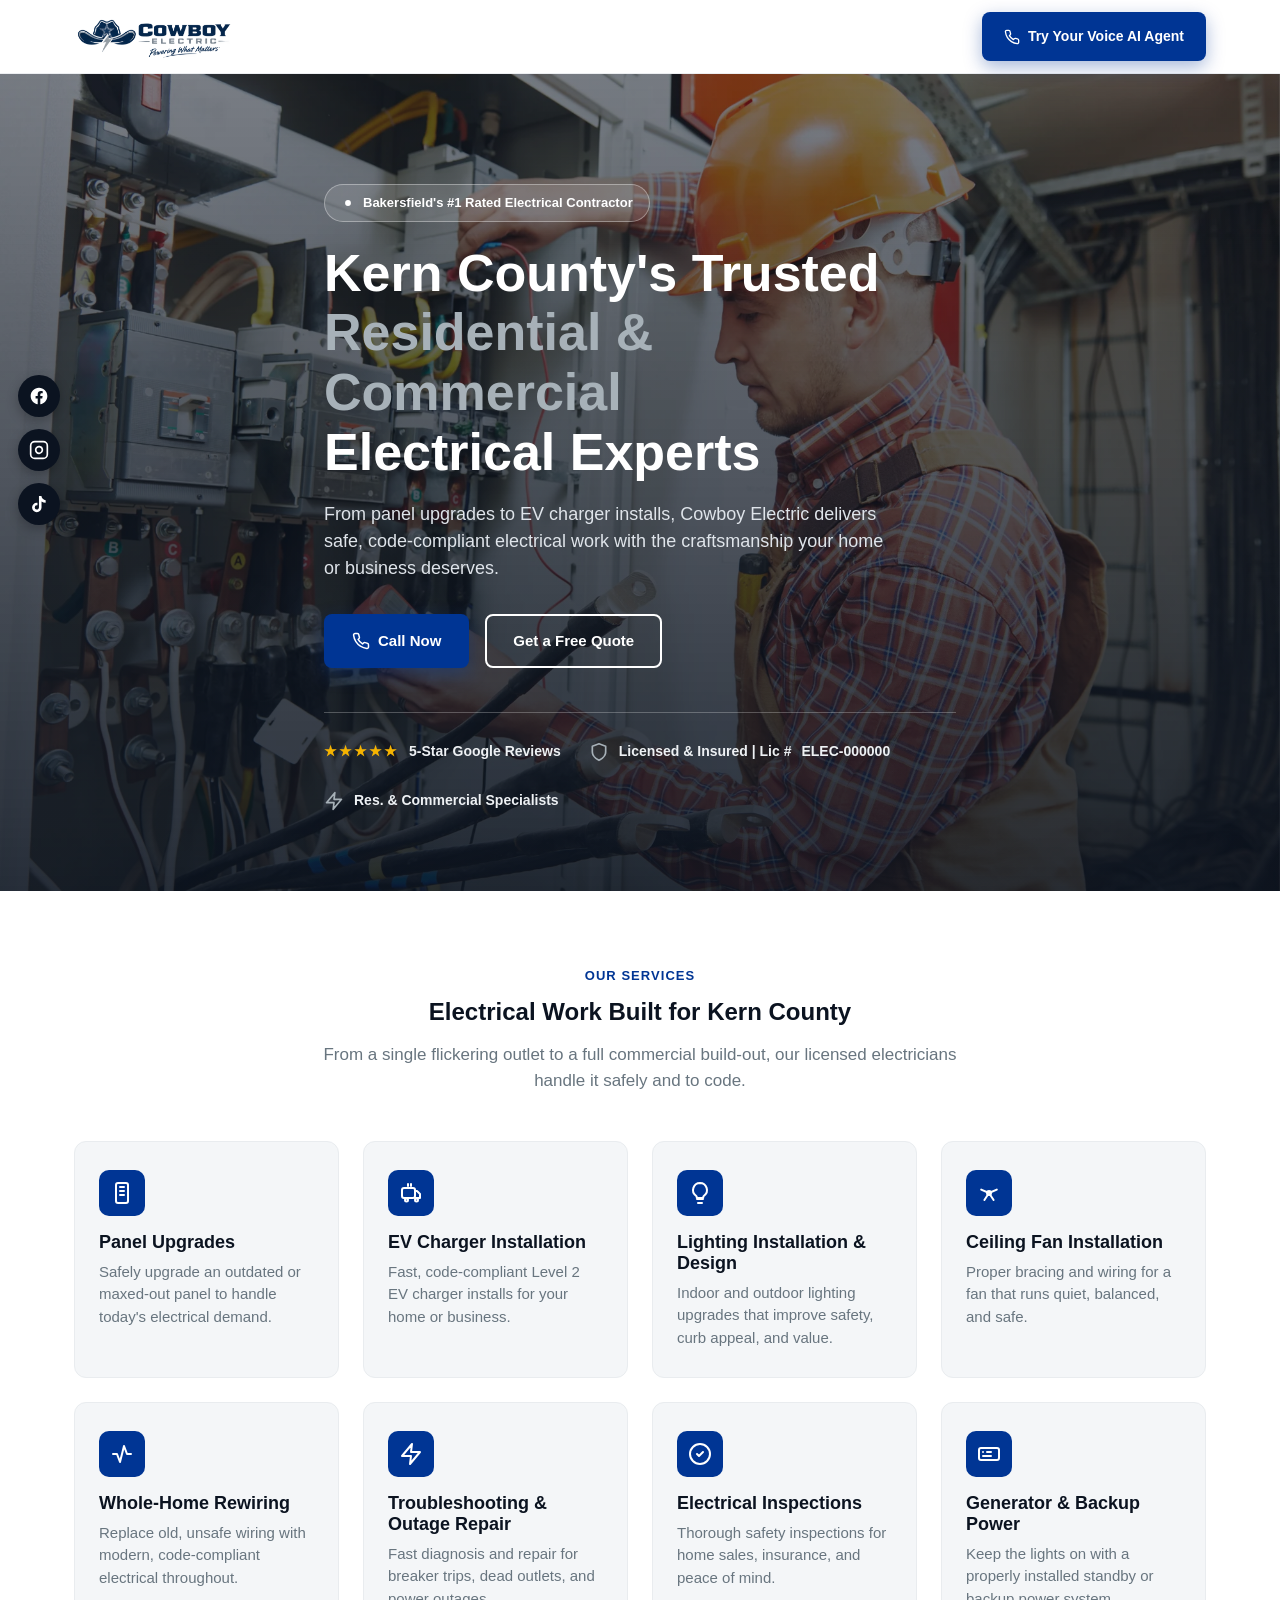
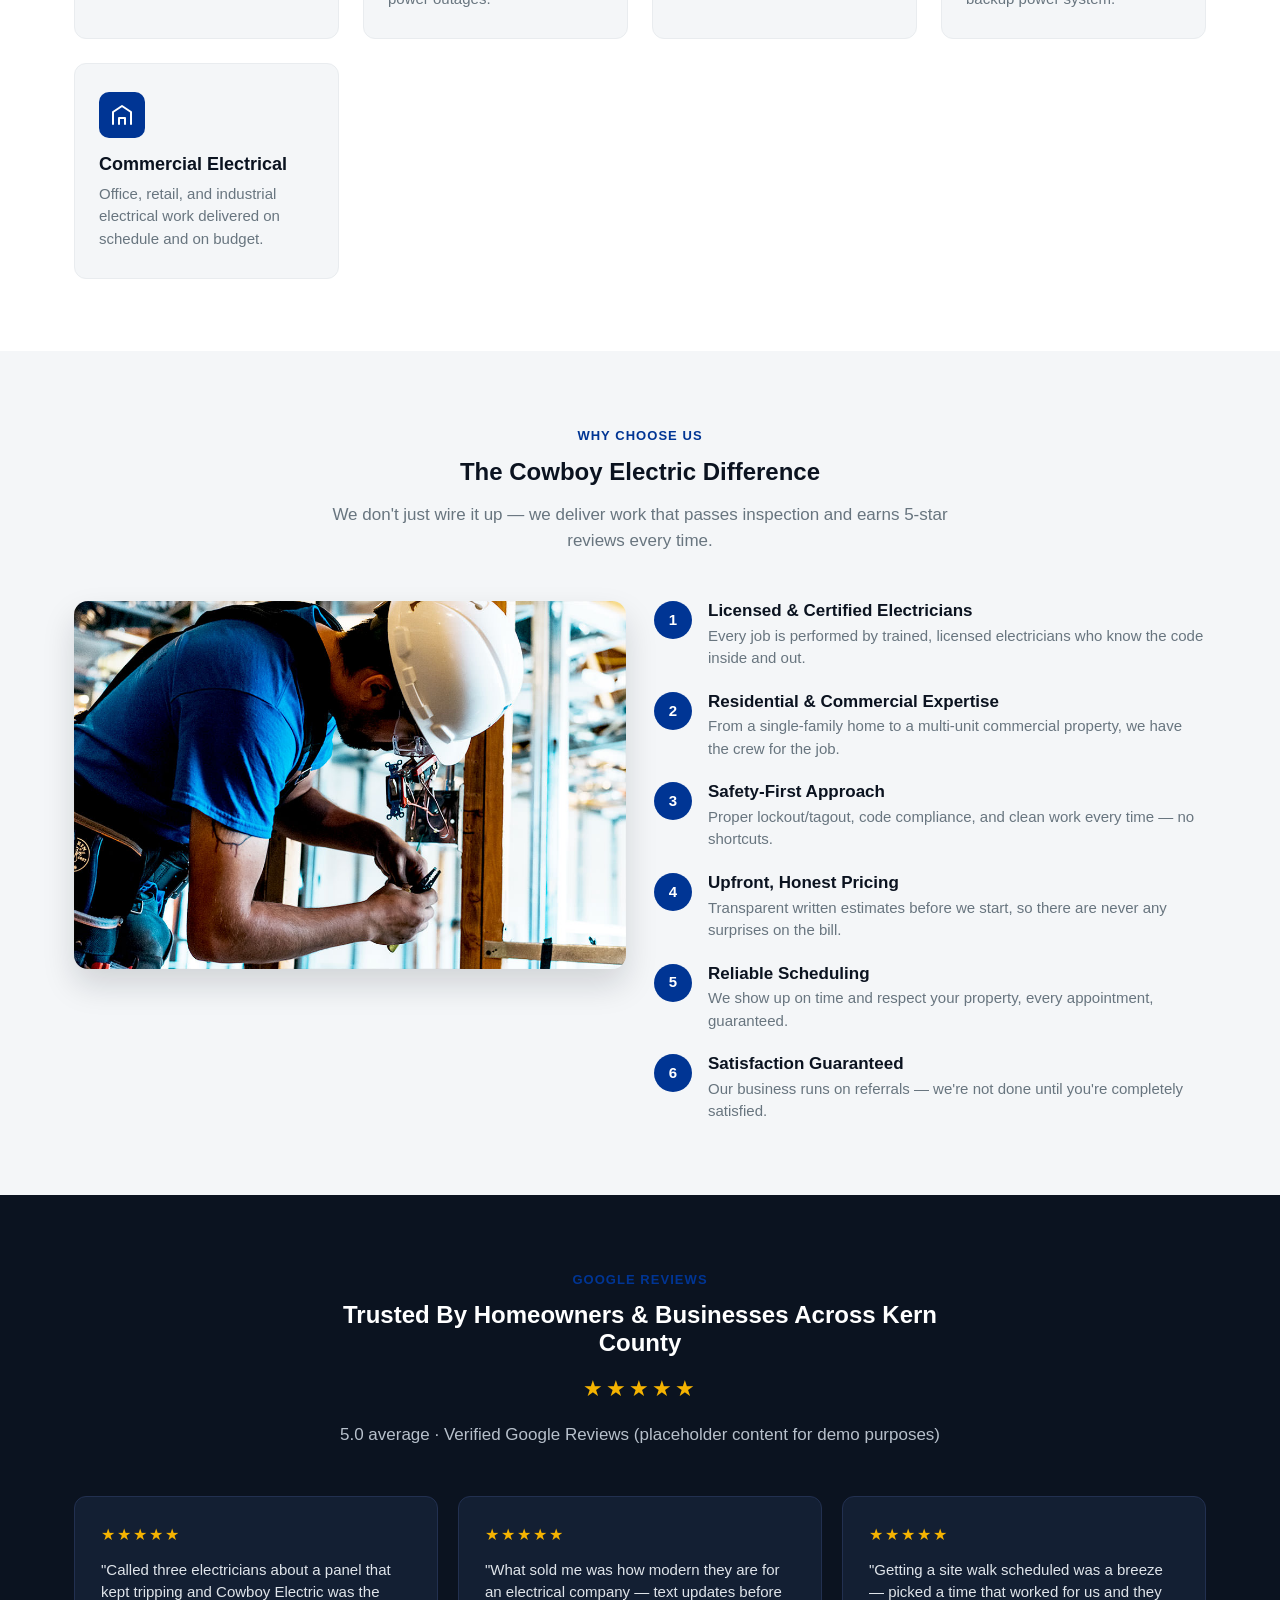
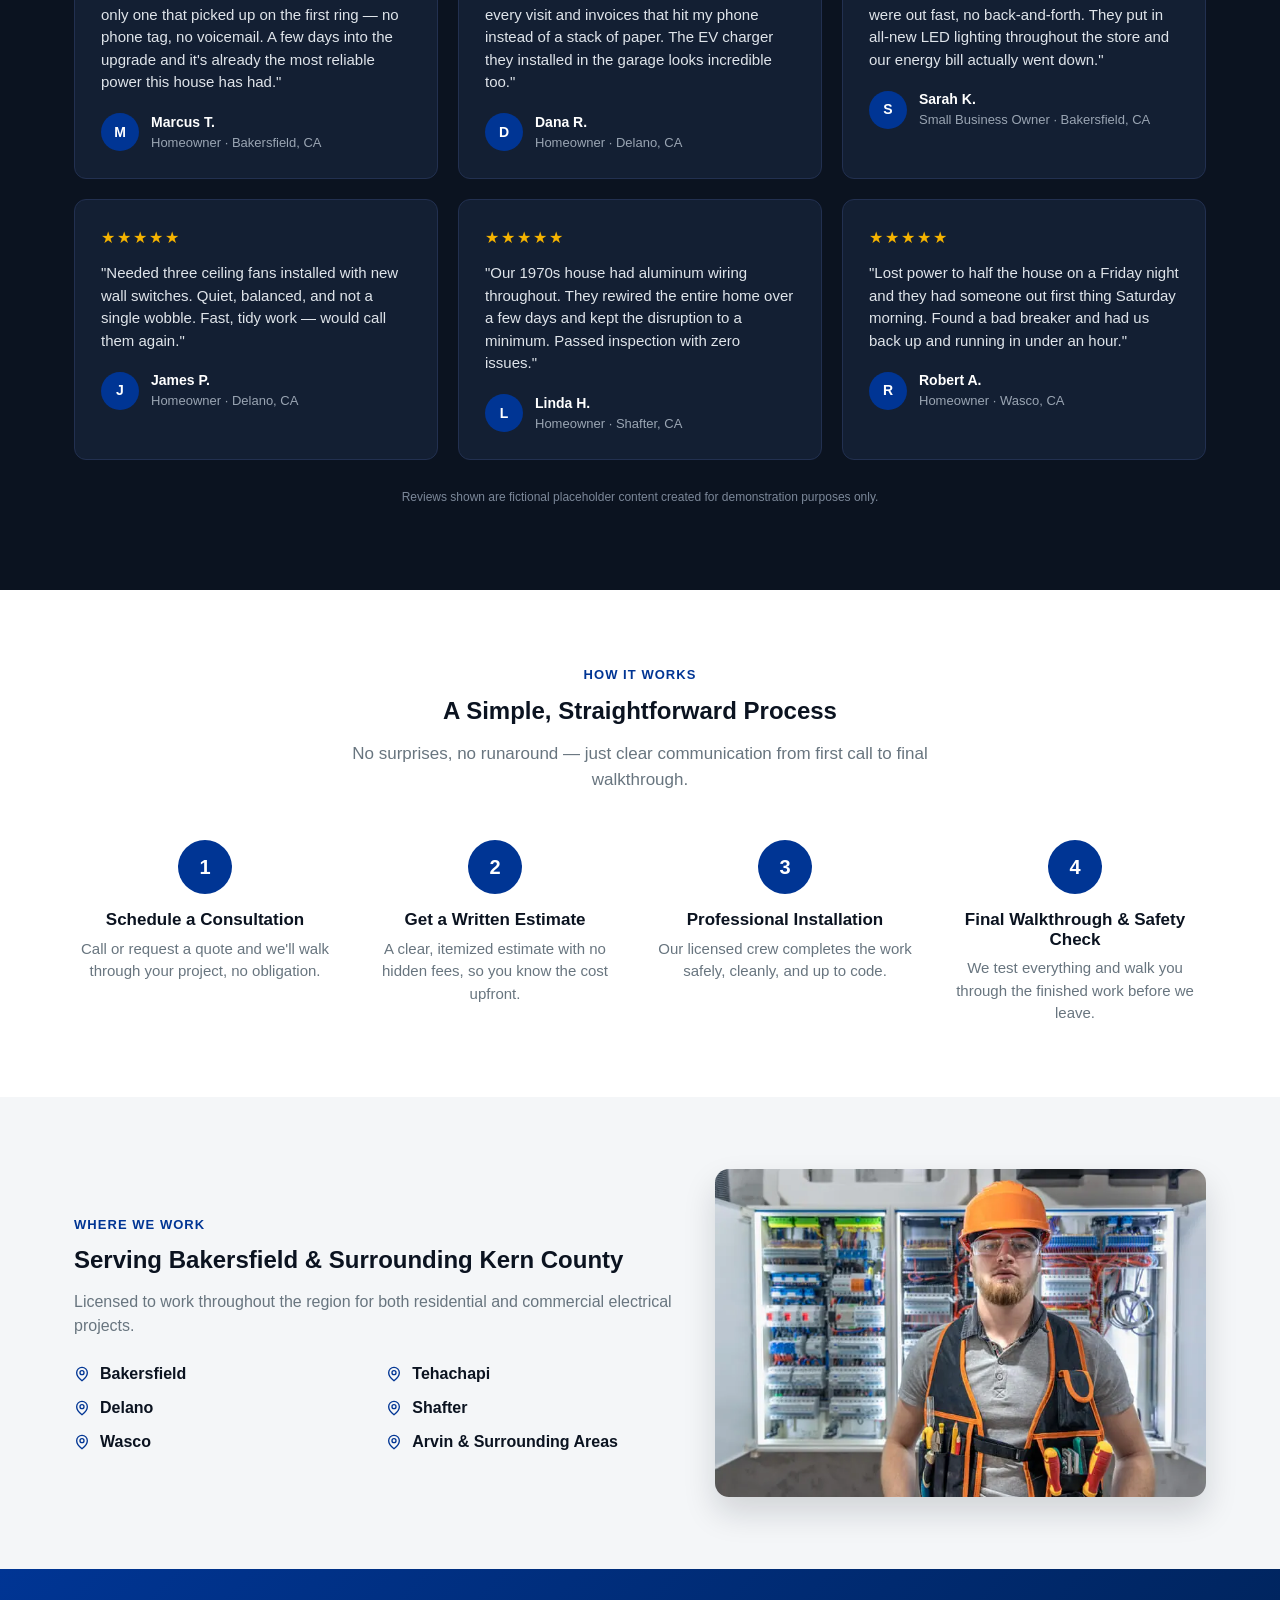
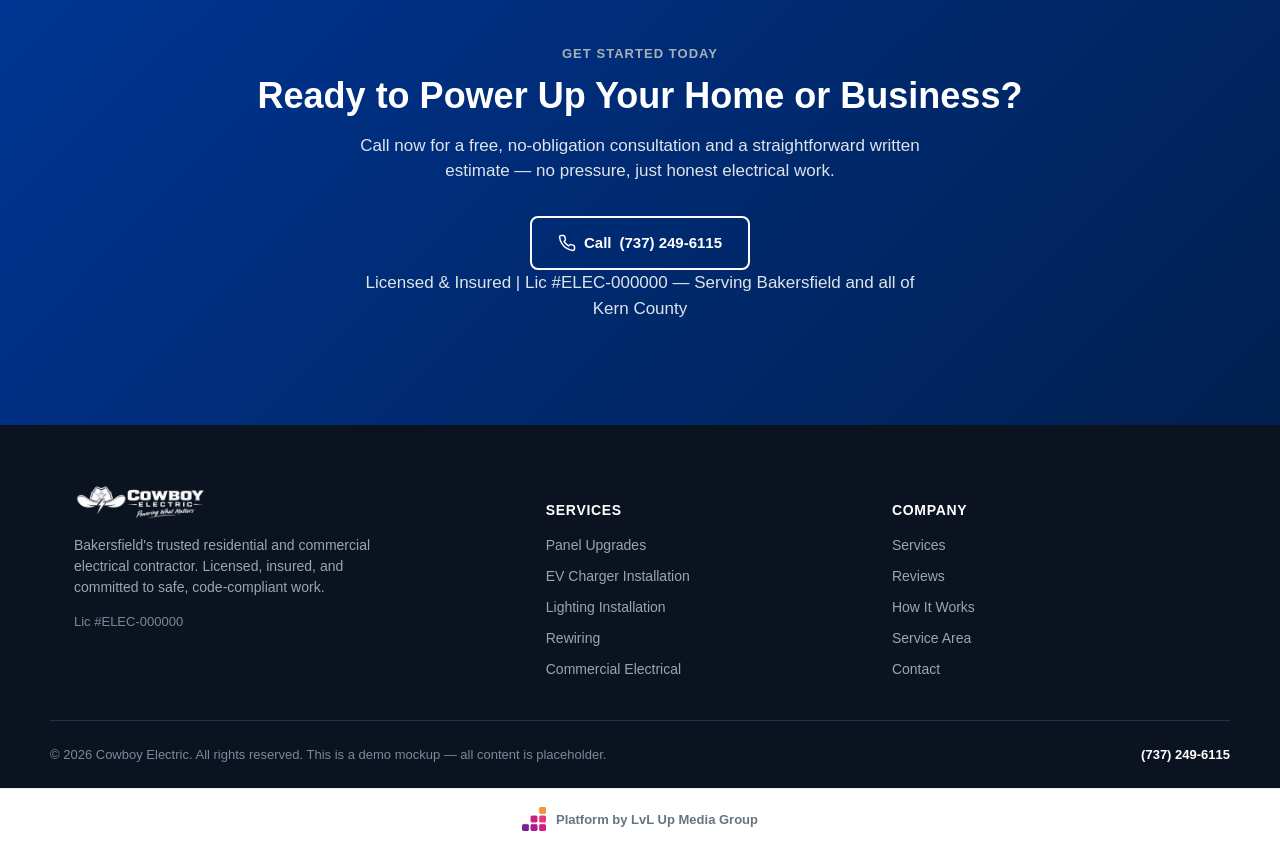
==== commit 83ba9707: "Update first three reviews to match reference testimonial style Reworked the Marcus T., Dana R., and" ====
--- a/index.html
+++ b/index.html
@@ -633,7 +633,7 @@
 
         <div class="review-card">
           <span class="stars">★★★★★</span>
-          <p class="quote">"Our panel was maxed out and tripping constantly. The crew upgraded it to 200-amp service in a single day and explained everything along the way. Rock solid work."</p>
+          <p class="quote">"Called three electricians about a panel that kept tripping and Cowboy Electric was the only one that picked up on the first ring — no phone tag, no voicemail. A few days into the upgrade and it's already the most reliable power this house has had."</p>
           <div class="review-author">
             <div class="review-avatar">M</div>
             <div><div class="name">Marcus T.</div><div class="role">Homeowner · Bakersfield, CA</div></div>
@@ -642,16 +642,16 @@
 
         <div class="review-card">
           <span class="stars">★★★★★</span>
-          <p class="quote">"Had a Level 2 EV charger installed in the garage and it was painless. Clean install, up to code, and they even walked me through the breaker setup afterward."</p>
+          <p class="quote">"What sold me was how modern they are for an electrical company — text updates before every visit and invoices that hit my phone instead of a stack of paper. The EV charger they installed in the garage looks incredible too."</p>
           <div class="review-author">
             <div class="review-avatar">D</div>
-            <div><div class="name">Dana R.</div><div class="role">Homeowner · Tehachapi, CA</div></div>
+            <div><div class="name">Dana R.</div><div class="role">Homeowner · Delano, CA</div></div>
           </div>
         </div>
 
         <div class="review-card">
           <span class="stars">★★★★★</span>
-          <p class="quote">"They redesigned the lighting for our storefront and it completely changed the feel of the space. On time, on budget, and genuinely great to work with."</p>
+          <p class="quote">"Getting a site walk scheduled was a breeze — picked a time that worked for us and they were out fast, no back-and-forth. They put in all-new LED lighting throughout the store and our energy bill actually went down."</p>
           <div class="review-author">
             <div class="review-avatar">S</div>
             <div><div class="name">Sarah K.</div><div class="role">Small Business Owner · Bakersfield, CA</div></div>
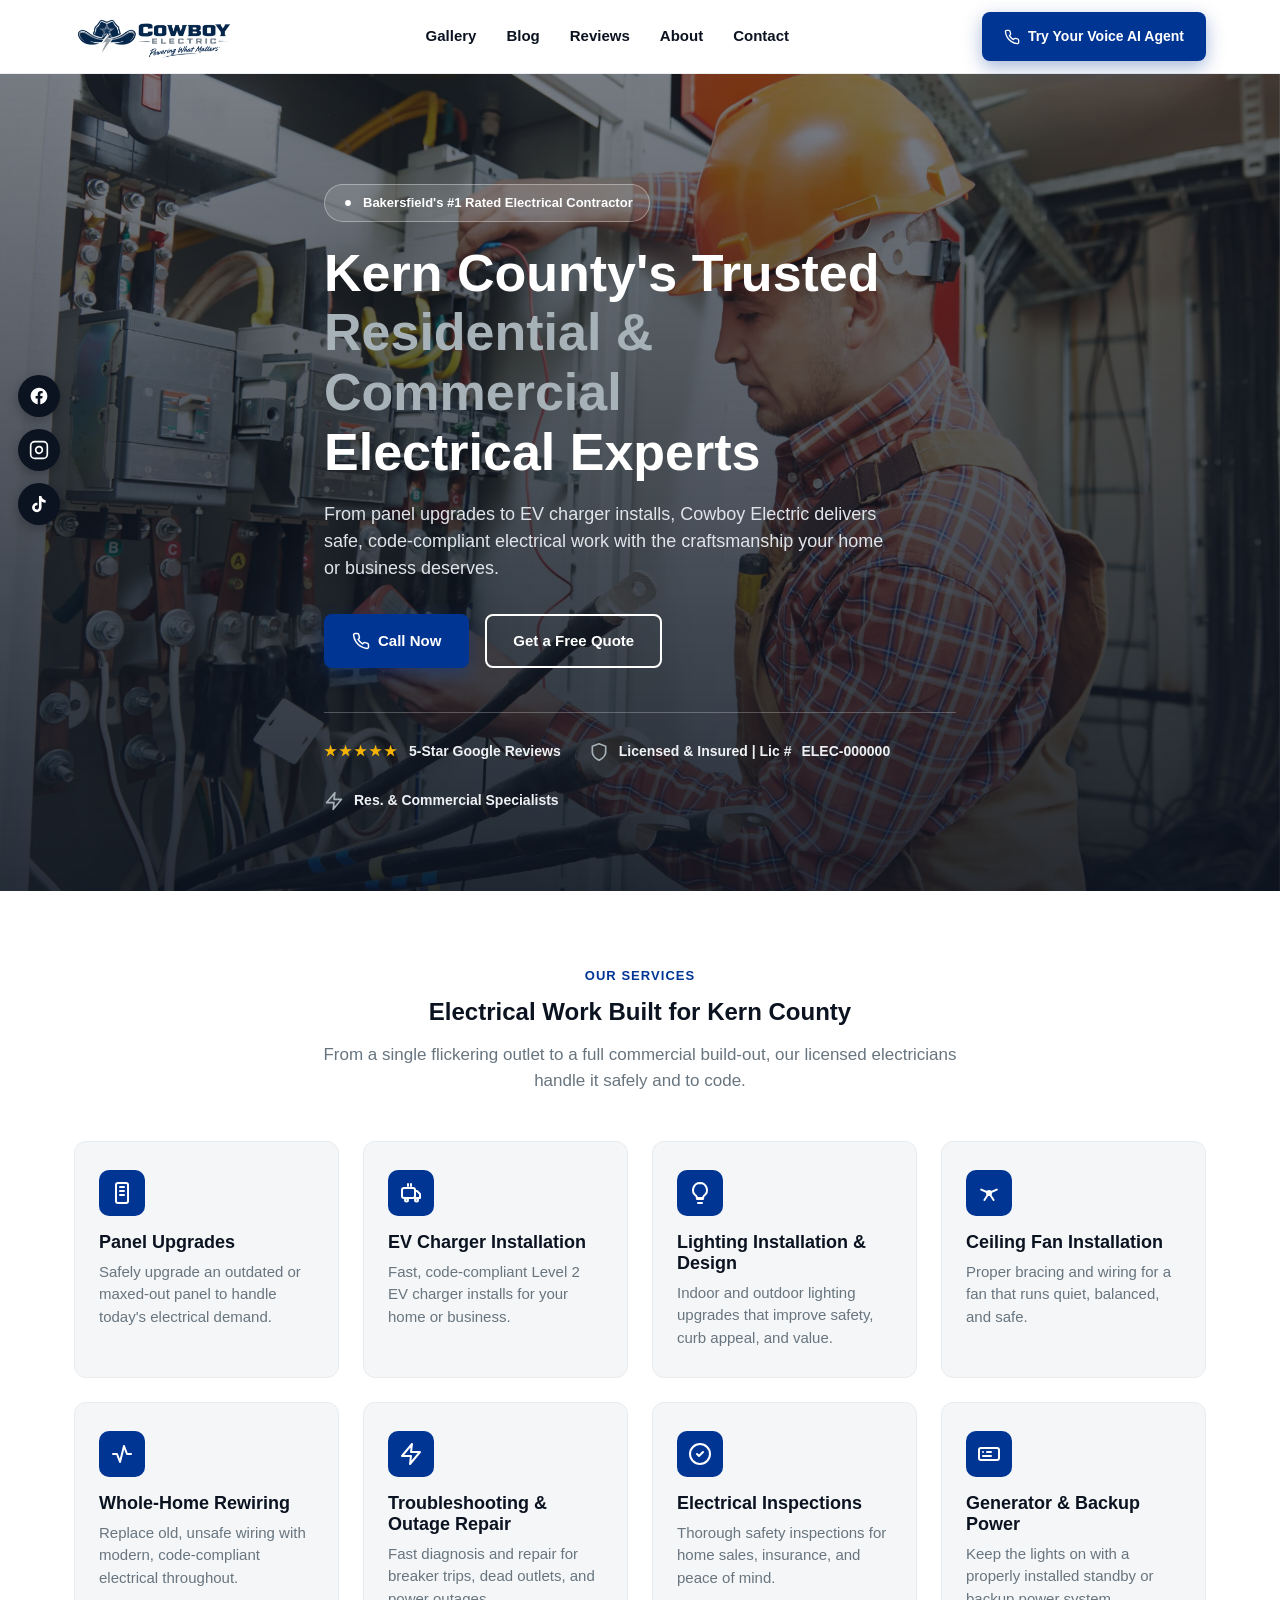
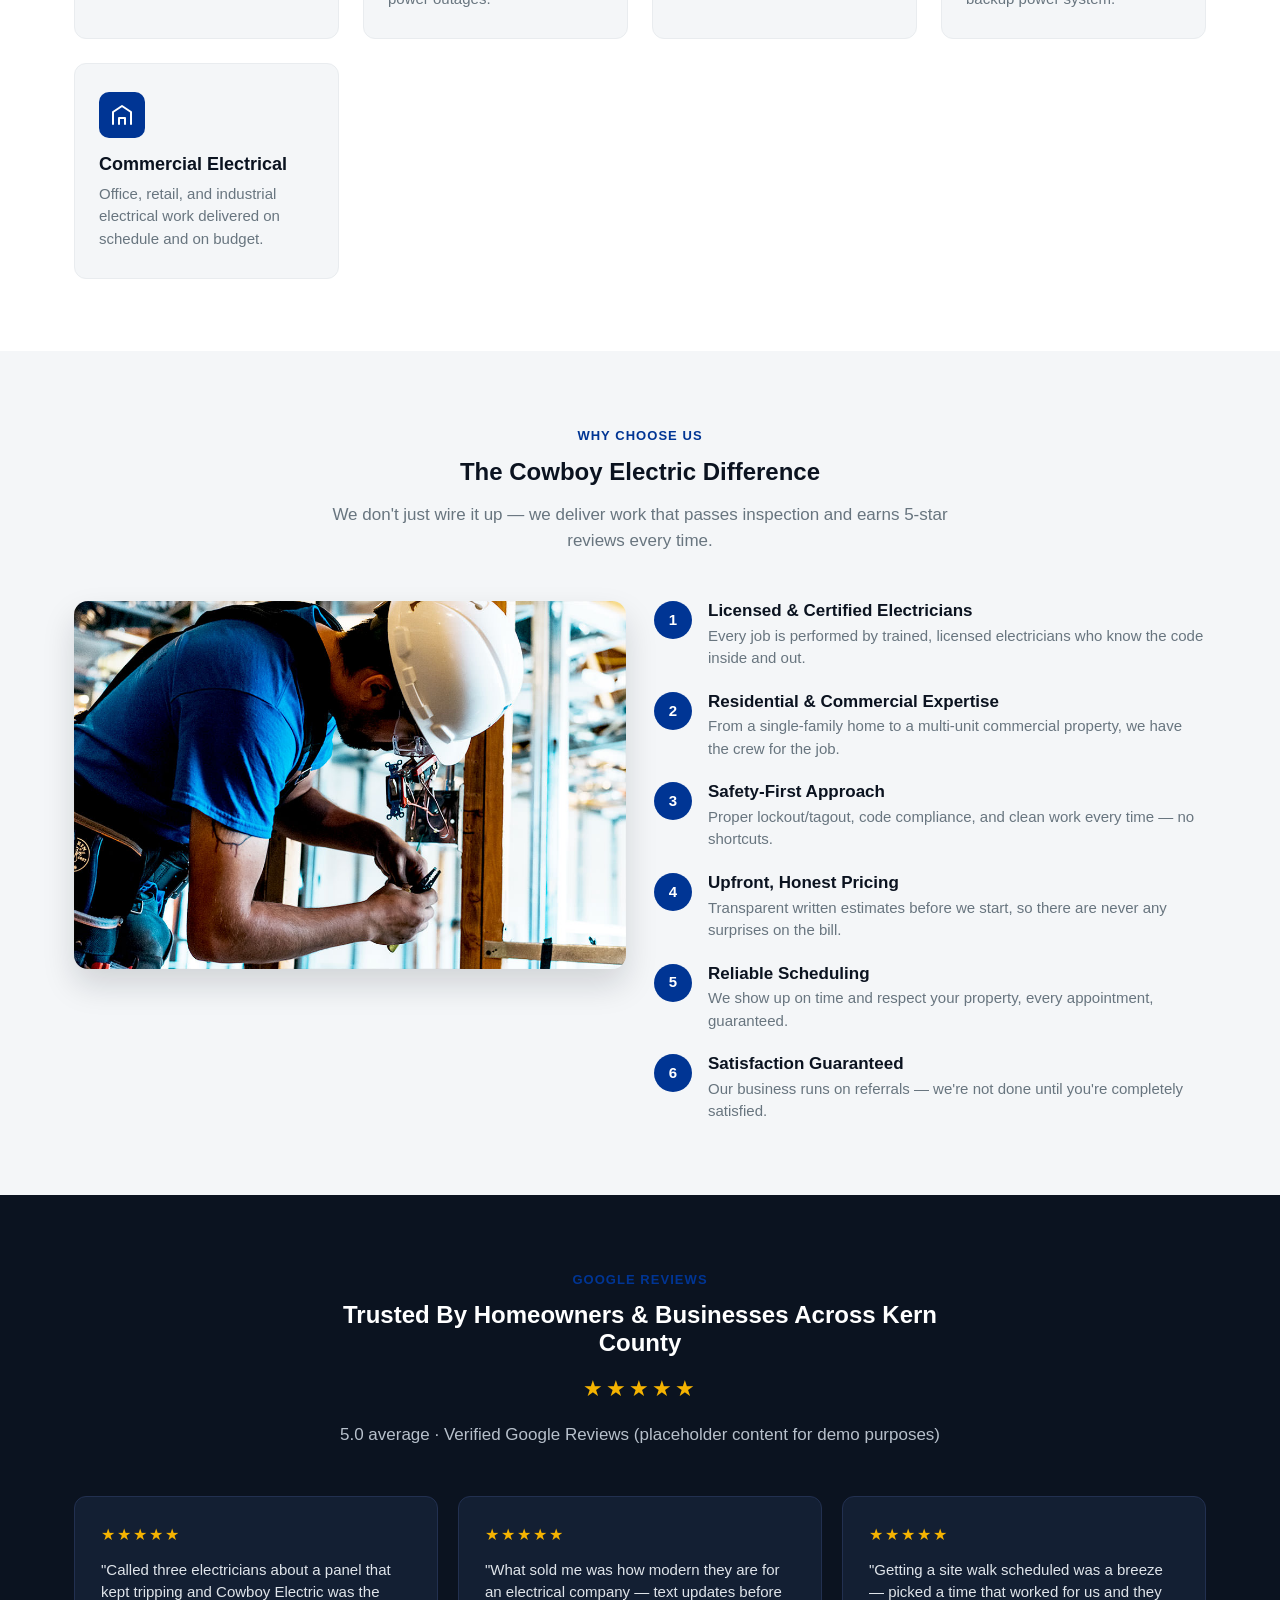
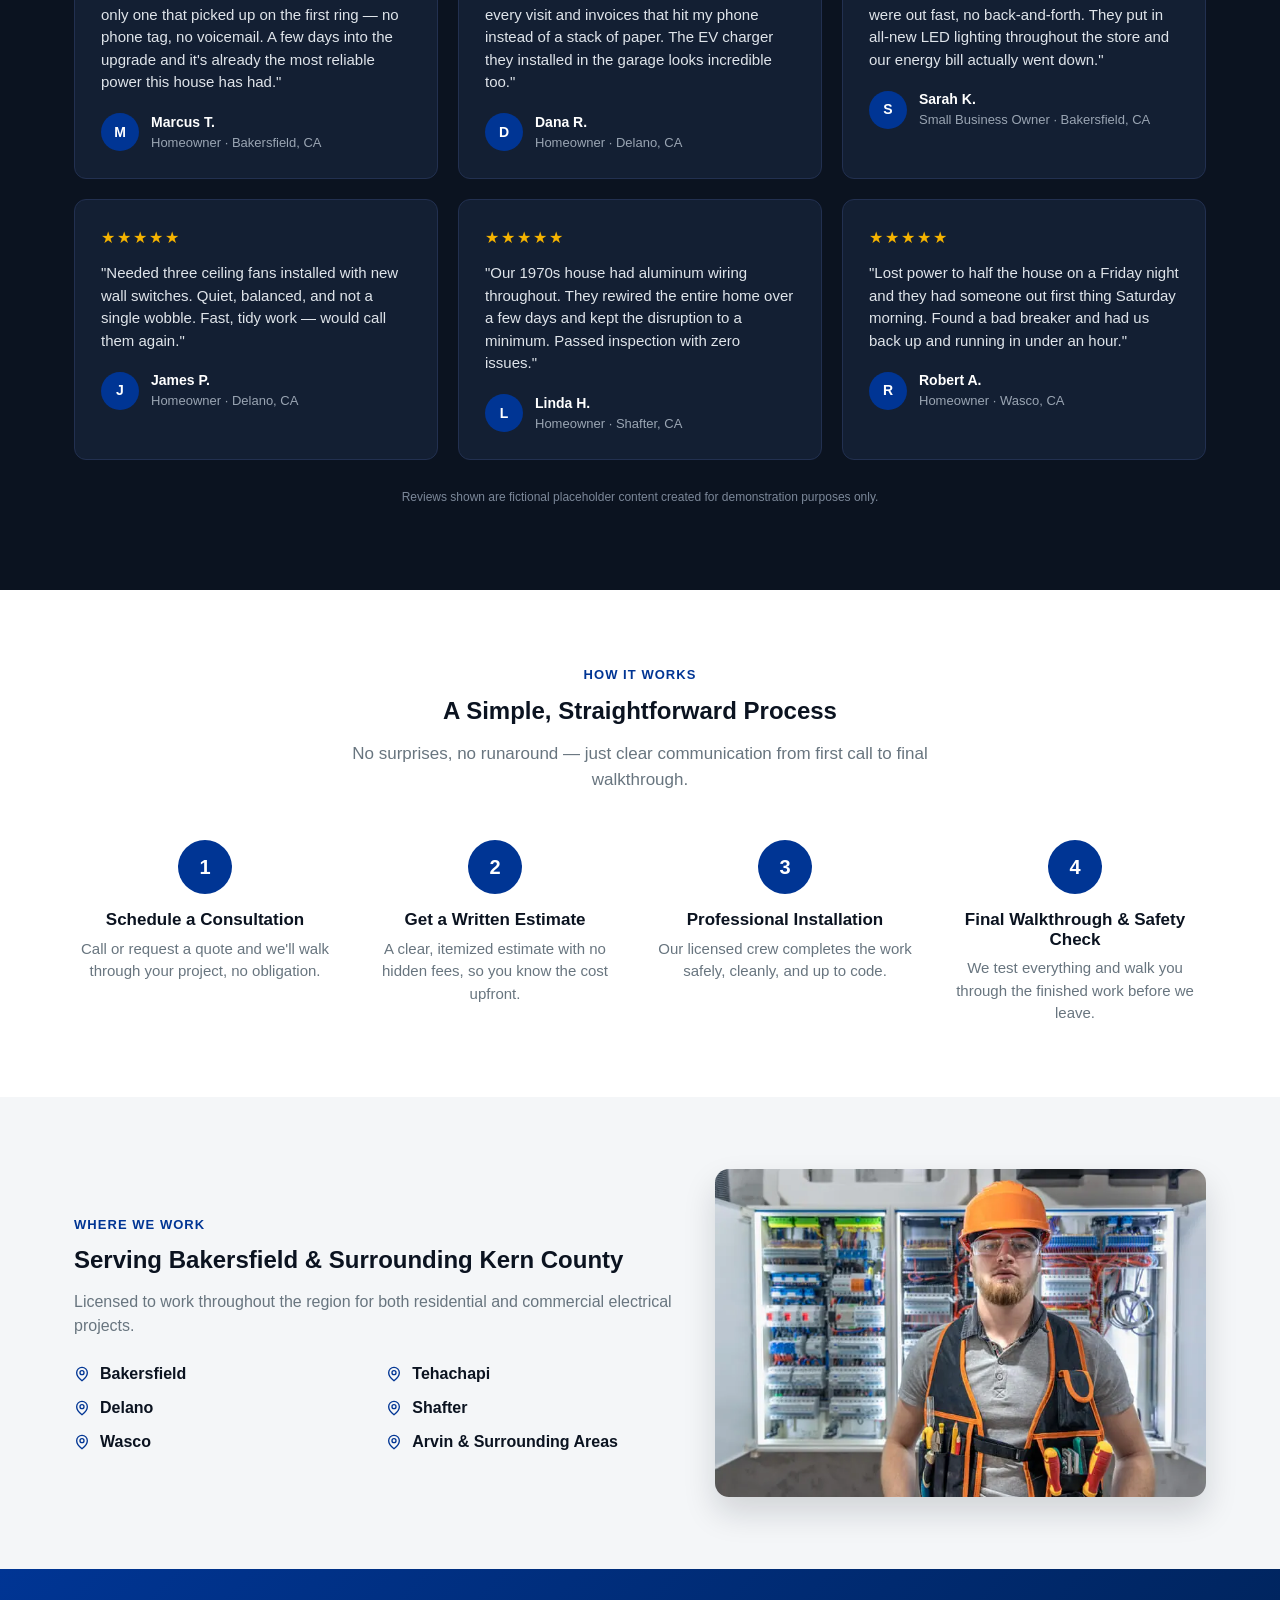
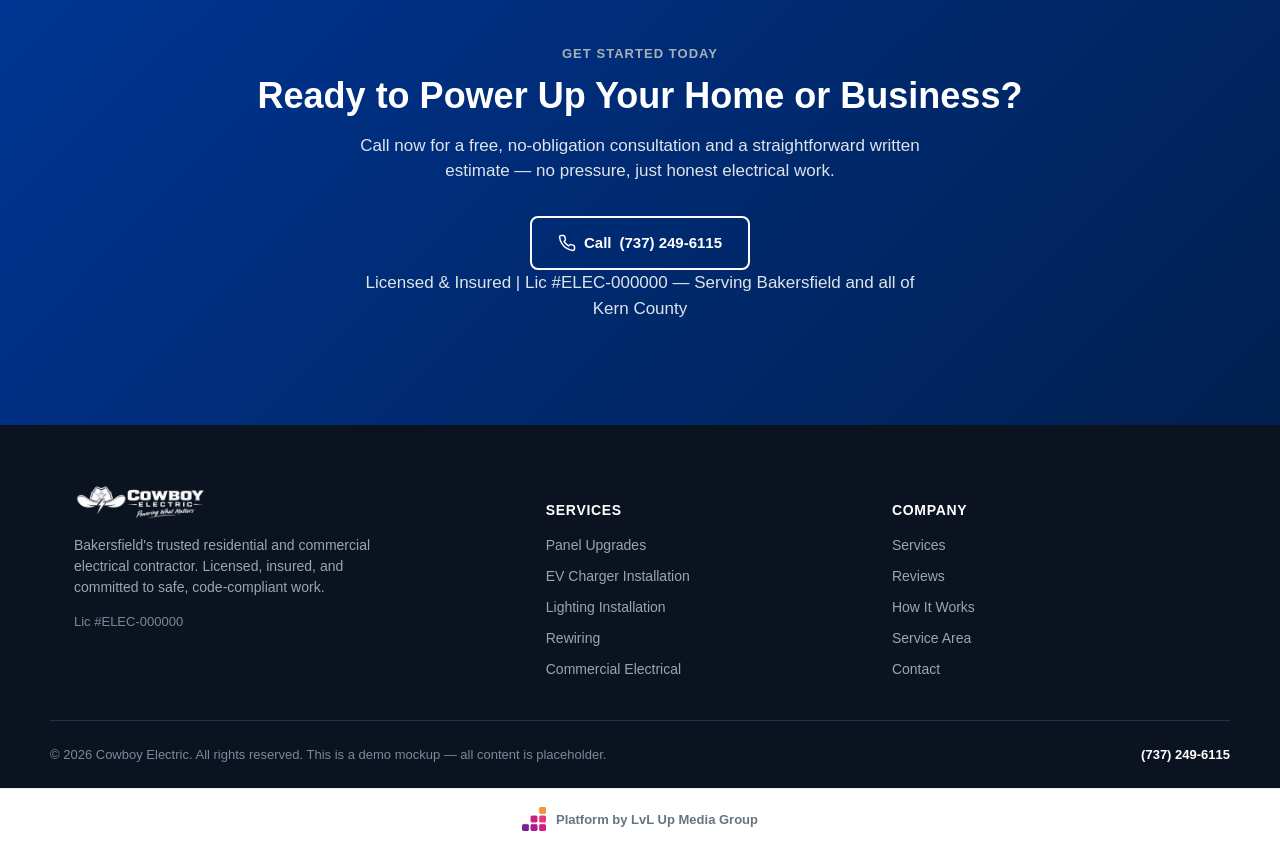
==== commit e885405c: "Add placeholder header navigation Adds a Gallery / Blog / Reviews / About / Contact nav row to the h" ====
--- a/index.html
+++ b/index.html
@@ -144,6 +144,24 @@
   .site-header img { height: 48px; width: auto; }
   .header-cta .btn { padding: 12px 20px; font-size: 14px; }
   .header-cta .btn svg { width: 16px; height: 16px; }
+  .main-nav {
+    display: flex;
+    align-items: center;
+    gap: 30px;
+    flex: 1;
+    justify-content: center;
+  }
+  .main-nav a {
+    font-size: 15px;
+    font-weight: 600;
+    color: var(--color-ink);
+    text-decoration: none;
+    cursor: default;
+  }
+  .main-nav a:hover { color: var(--color-primary); }
+  @media (max-width: 940px) {
+    .main-nav { display: none; }
+  }
 
   /* --- Fixed social rail --- */
   .social-rail {
@@ -409,6 +427,13 @@
     <a href="#top" aria-label="Home">
       <img data-cfg-logo src="assets/logo.png" alt="Cowboy Electric logo">
     </a>
+    <nav class="main-nav" aria-label="Primary (demo placeholder — not linked)">
+      <a href="#" onclick="return false;">Gallery</a>
+      <a href="#" onclick="return false;">Blog</a>
+      <a href="#" onclick="return false;">Reviews</a>
+      <a href="#" onclick="return false;">About</a>
+      <a href="#" onclick="return false;">Contact</a>
+    </nav>
     <div class="header-cta">
       <a class="btn btn-primary" href="tel:+17372496115" data-cfg-tel aria-label="Call to try the voice AI agent demo">
         <svg viewBox="0 0 24 24" fill="none" stroke="currentColor" stroke-width="2" stroke-linecap="round" stroke-linejoin="round"><path d="M22 16.92v3a2 2 0 0 1-2.18 2 19.79 19.79 0 0 1-8.63-3.07 19.5 19.5 0 0 1-6-6 19.79 19.79 0 0 1-3.07-8.67A2 2 0 0 1 4.11 2h3a2 2 0 0 1 2 1.72c.127.96.361 1.903.7 2.81a2 2 0 0 1-.45 2.11L8.09 9.91a16 16 0 0 0 6 6l1.27-1.27a2 2 0 0 1 2.11-.45c.907.339 1.85.573 2.81.7A2 2 0 0 1 22 16.92z"/></svg>
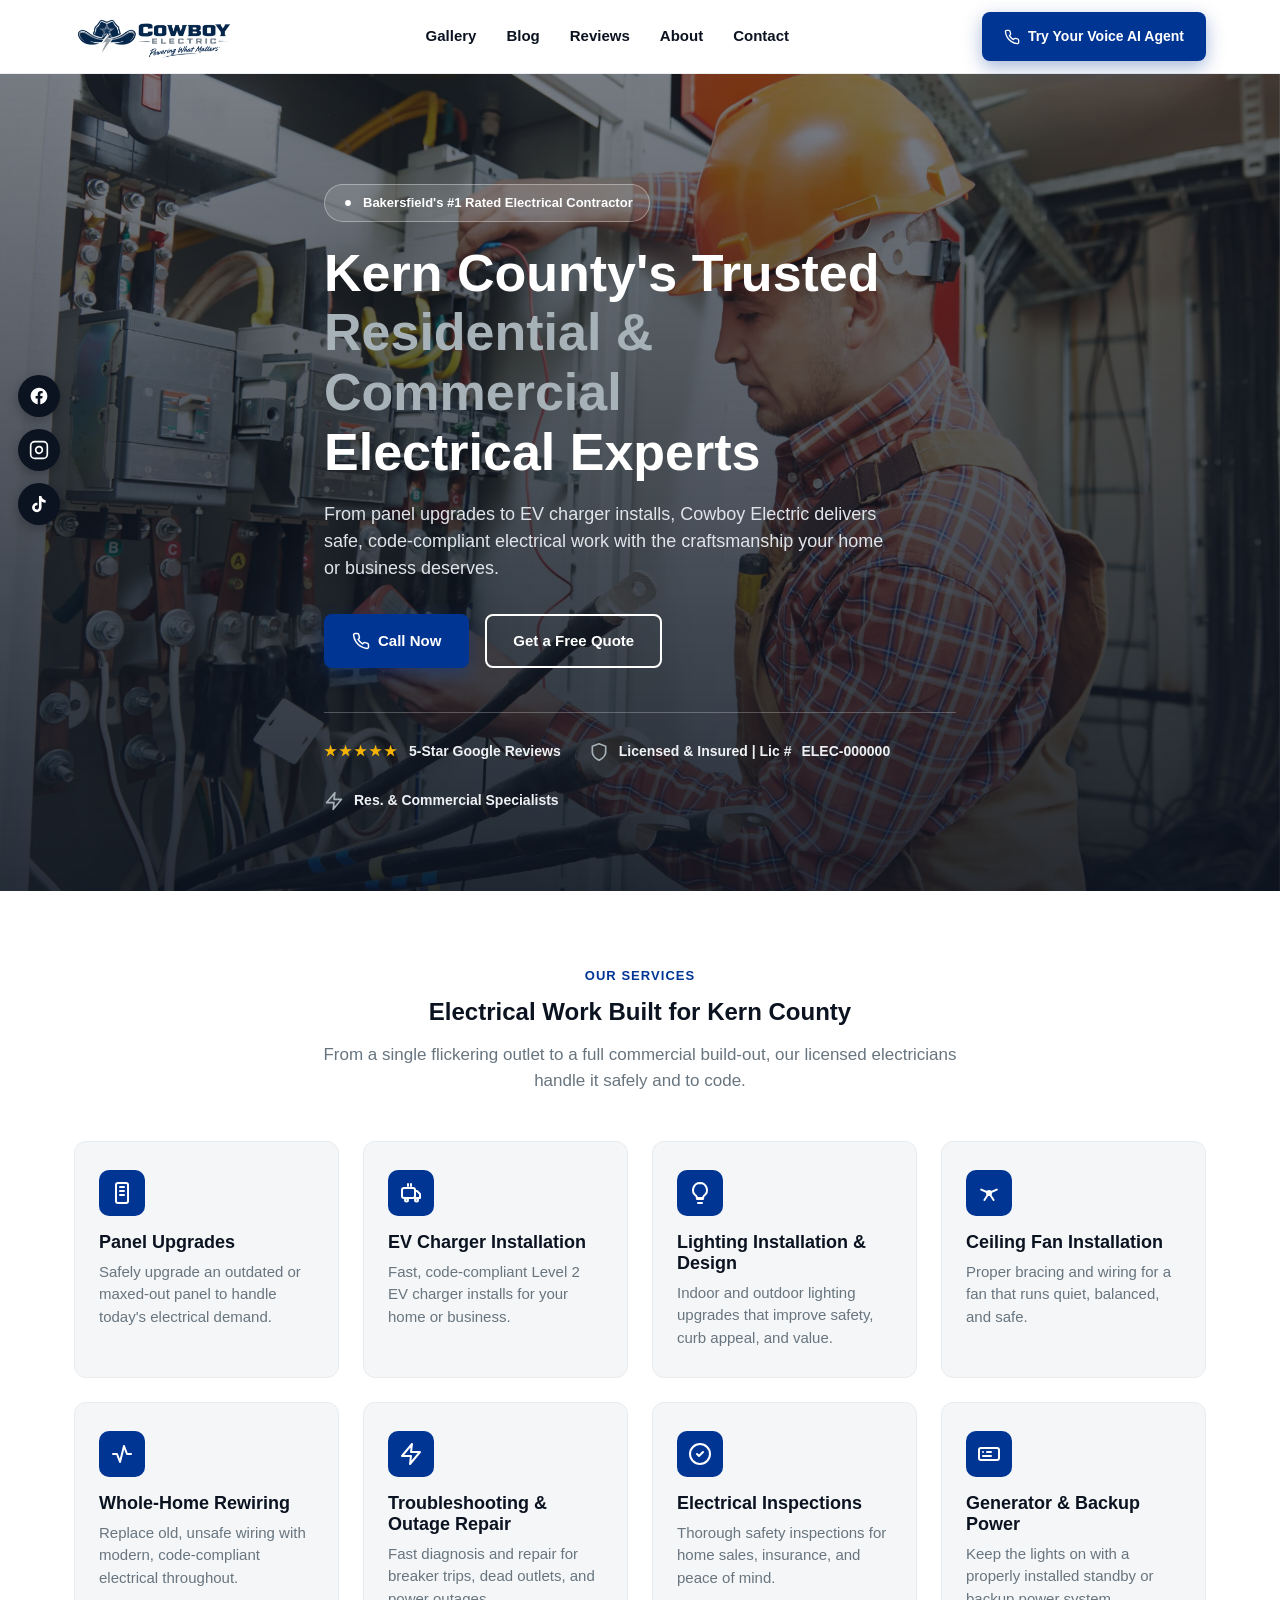
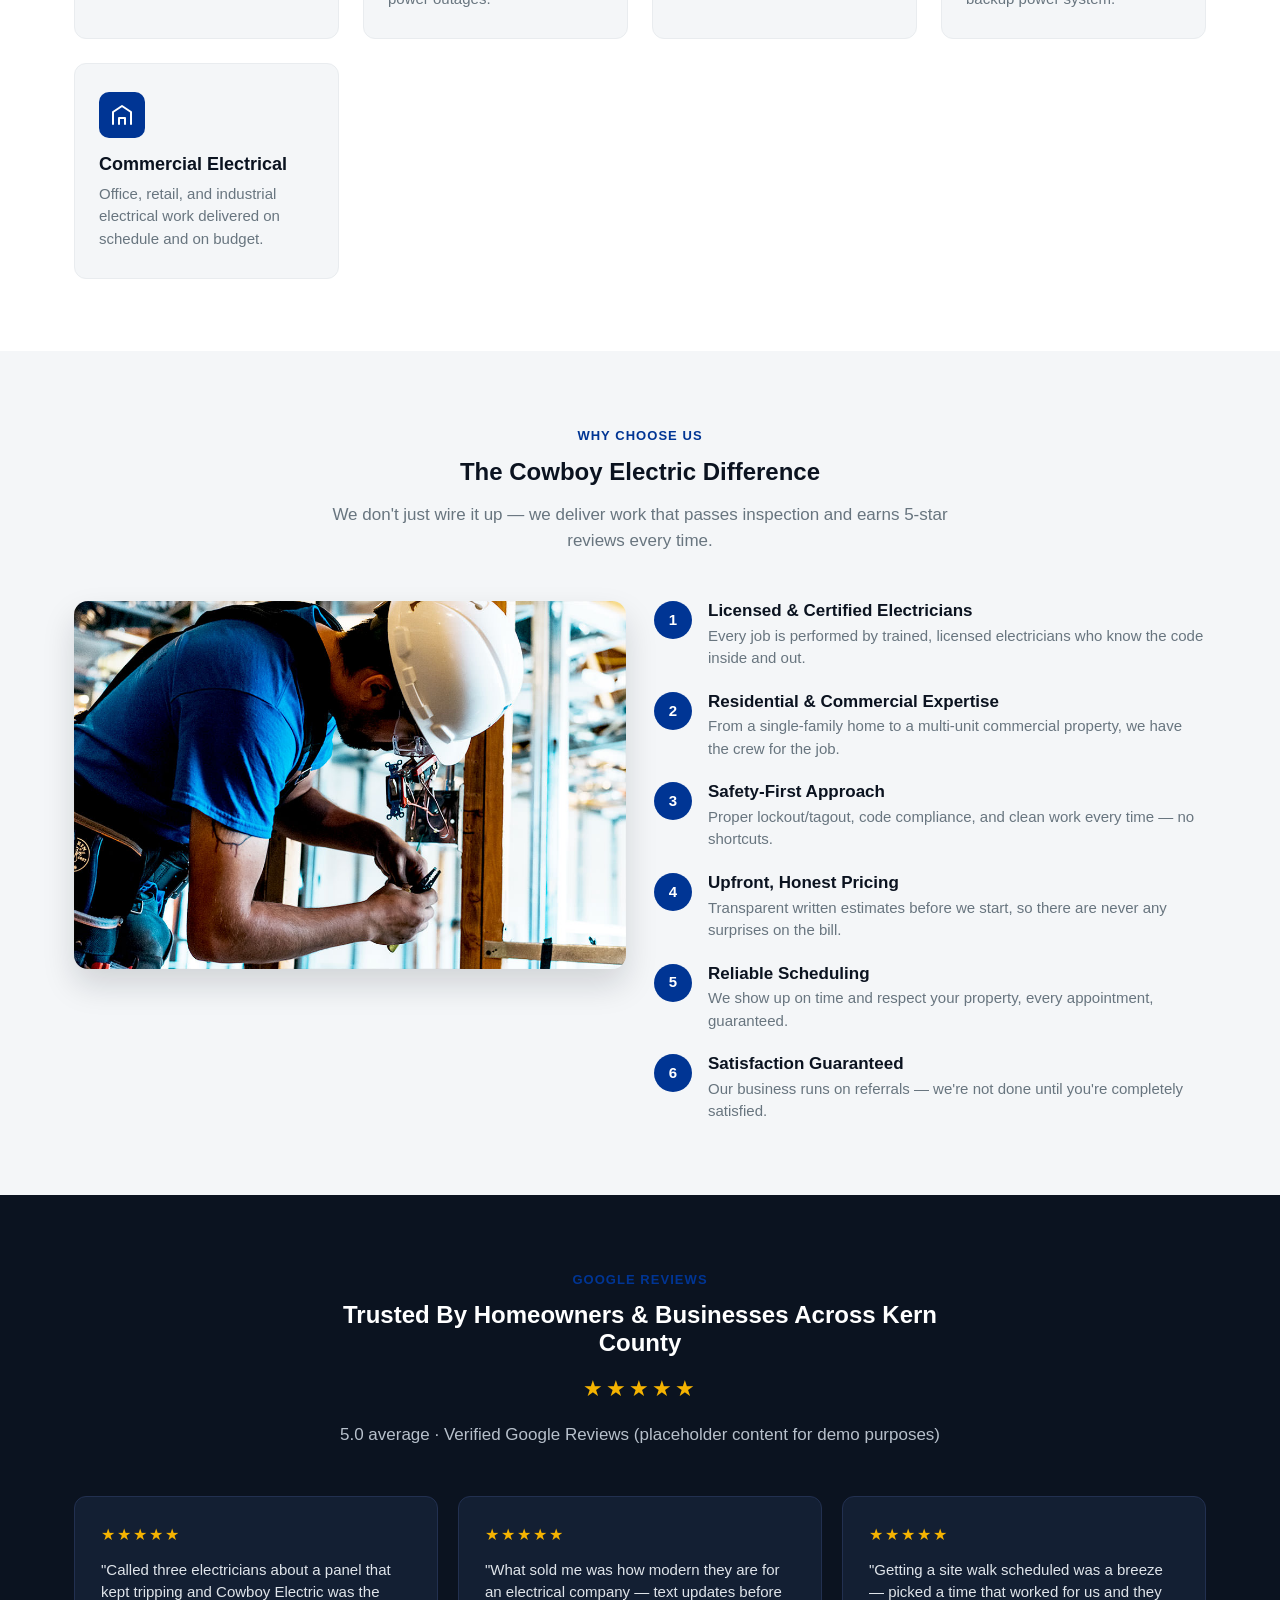
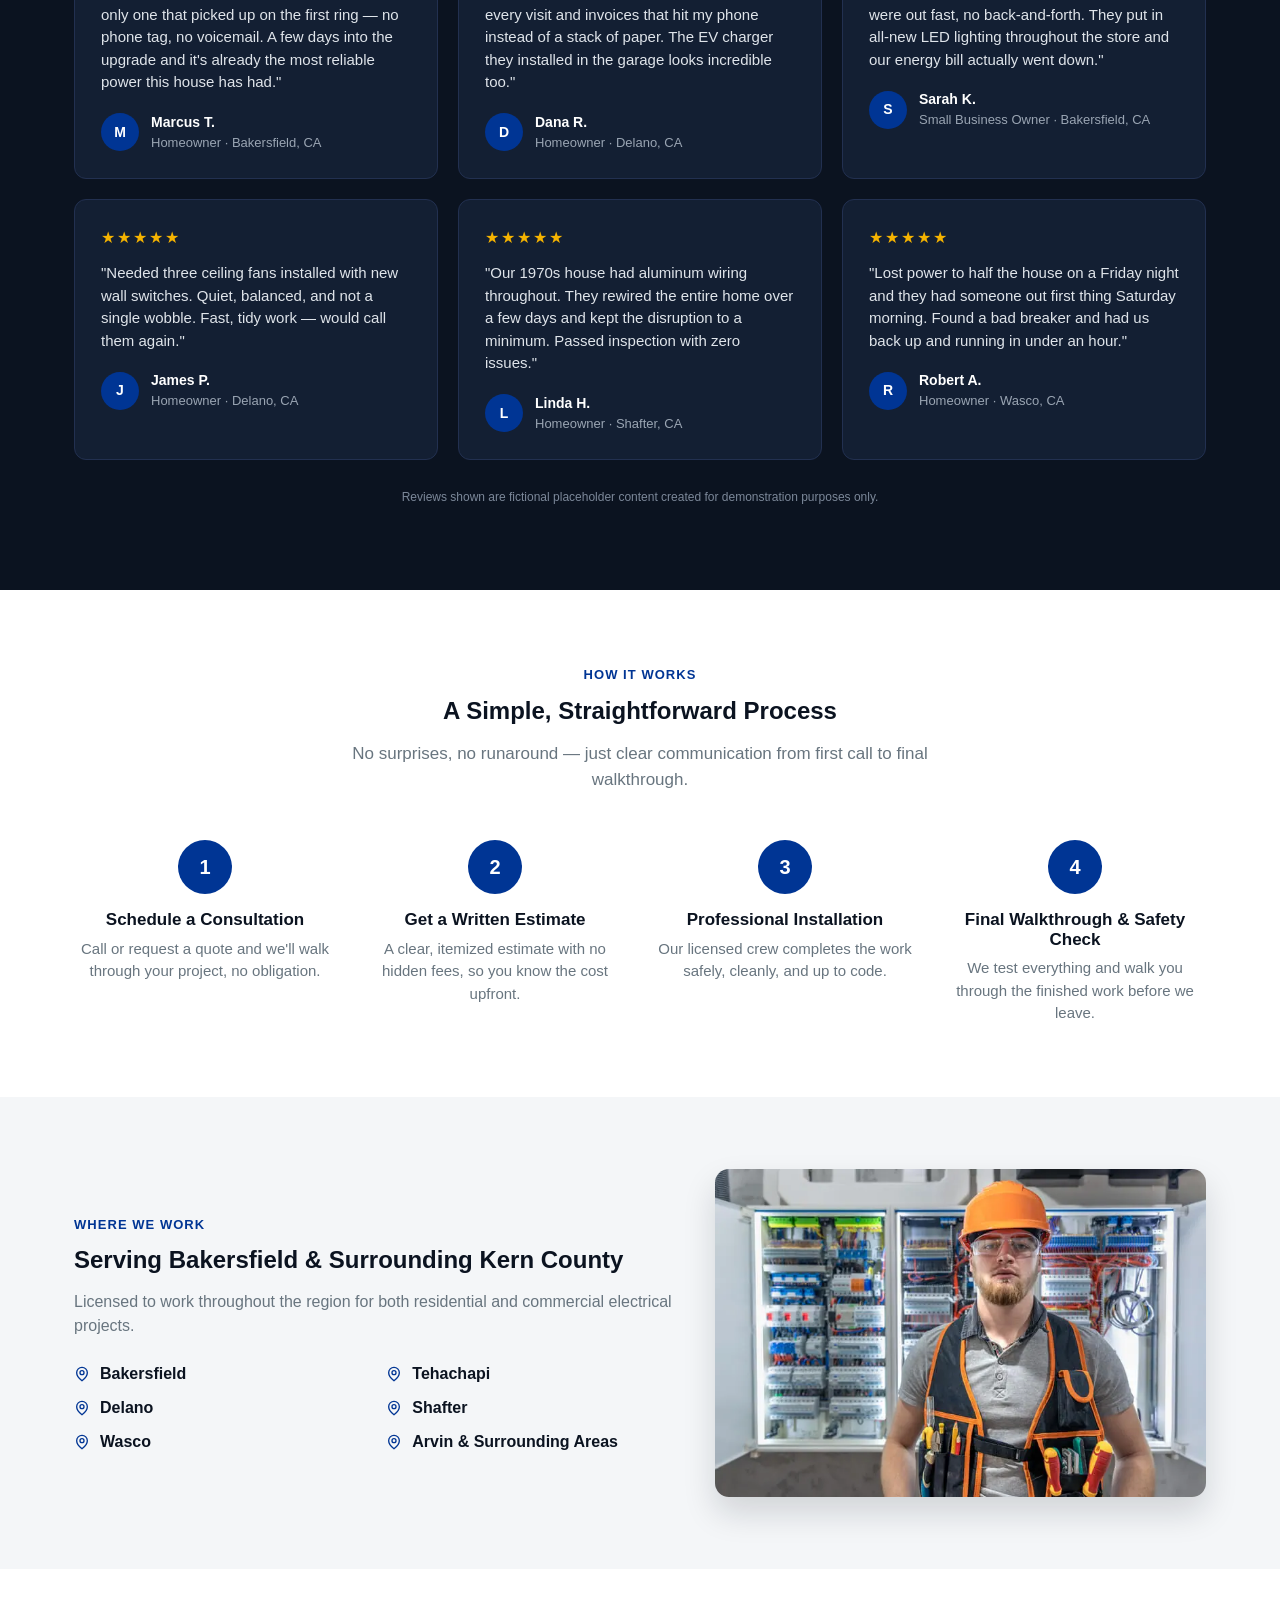
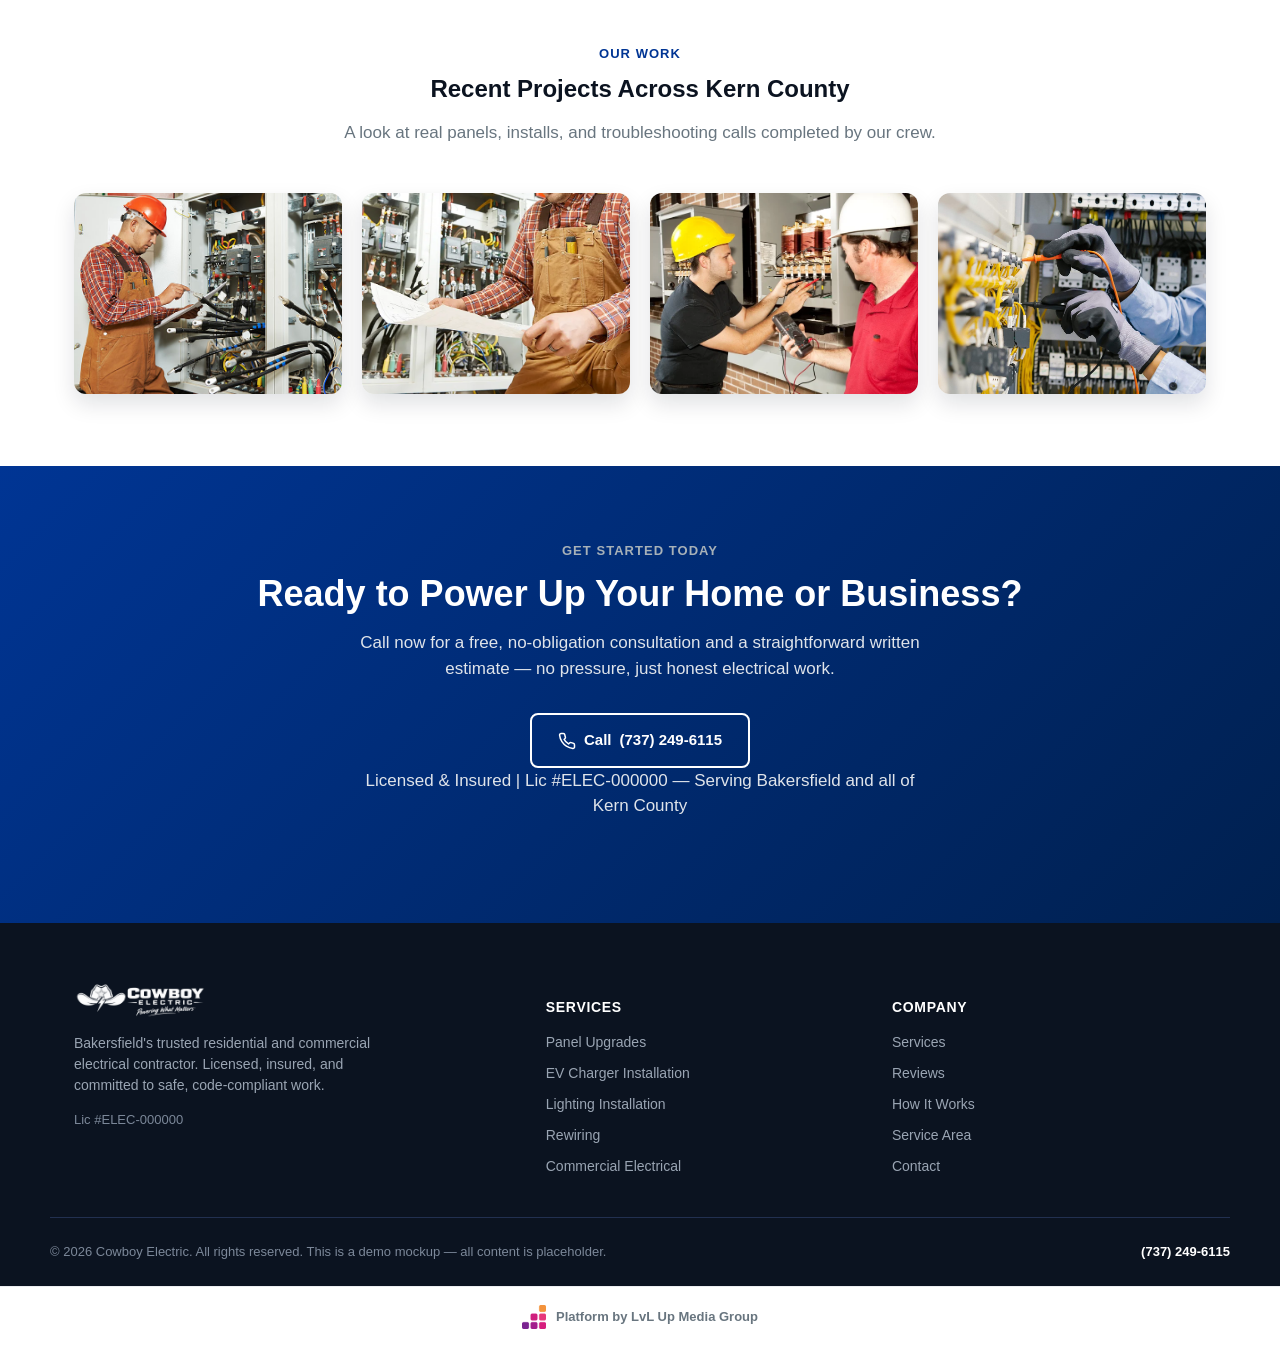
==== commit ba349c41: "Add project gallery section near bottom of page Adds a 4-image "Our Work" gallery (id="gallery") bet" ====
--- a/index.html
+++ b/index.html
@@ -355,6 +355,29 @@
   @media (max-width: 800px) {
     .area-wrap { grid-template-columns: 1fr; }
     .area-media { order: -1; }
+  }
+
+  /* --- Gallery --- */
+  .gallery-grid {
+    display: grid;
+    grid-template-columns: repeat(4, 1fr);
+    gap: 20px;
+  }
+  .gallery-item {
+    border-radius: 12px;
+    overflow: hidden;
+    aspect-ratio: 4 / 3;
+    box-shadow: 0 10px 22px rgba(11,19,32,0.12);
+  }
+  .gallery-item img {
+    width: 100%;
+    height: 100%;
+    object-fit: cover;
+    transition: transform 0.3s ease;
+  }
+  .gallery-item:hover img { transform: scale(1.06); }
+  @media (max-width: 800px) {
+    .gallery-grid { grid-template-columns: repeat(2, 1fr); gap: 14px; }
   }
 
   /* --- CTA / Contact --- */
@@ -775,6 +798,31 @@
     </div>
   </section>
 
+  <!-- ===================== GALLERY ===================== -->
+  <section id="gallery">
+    <div class="container">
+      <div class="section-heading">
+        <span class="eyebrow">Our Work</span>
+        <h2>Recent Projects Across <span data-cfg-region>Kern County</span></h2>
+        <p>A look at real panels, installs, and troubleshooting calls completed by our crew.</p>
+      </div>
+      <div class="gallery-grid">
+        <div class="gallery-item">
+          <img src="assets/gallery-1.jpg" alt="Electrician reviewing wiring diagrams in front of an open industrial panel" loading="lazy">
+        </div>
+        <div class="gallery-item">
+          <img src="assets/gallery-2.webp" alt="Electrician cross-referencing a schematic against panel wiring" loading="lazy">
+        </div>
+        <div class="gallery-item">
+          <img src="assets/gallery-3.webp" alt="Two electricians testing a panel together with a multimeter" loading="lazy">
+        </div>
+        <div class="gallery-item">
+          <img src="assets/gallery-4.jpg" alt="Close-up of gloved hands testing panel wiring with meter probes" loading="lazy">
+        </div>
+      </div>
+    </div>
+  </section>
+
   <!-- ===================== CTA / CONTACT ===================== -->
   <section class="cta-band" id="contact">
     <div class="container">
